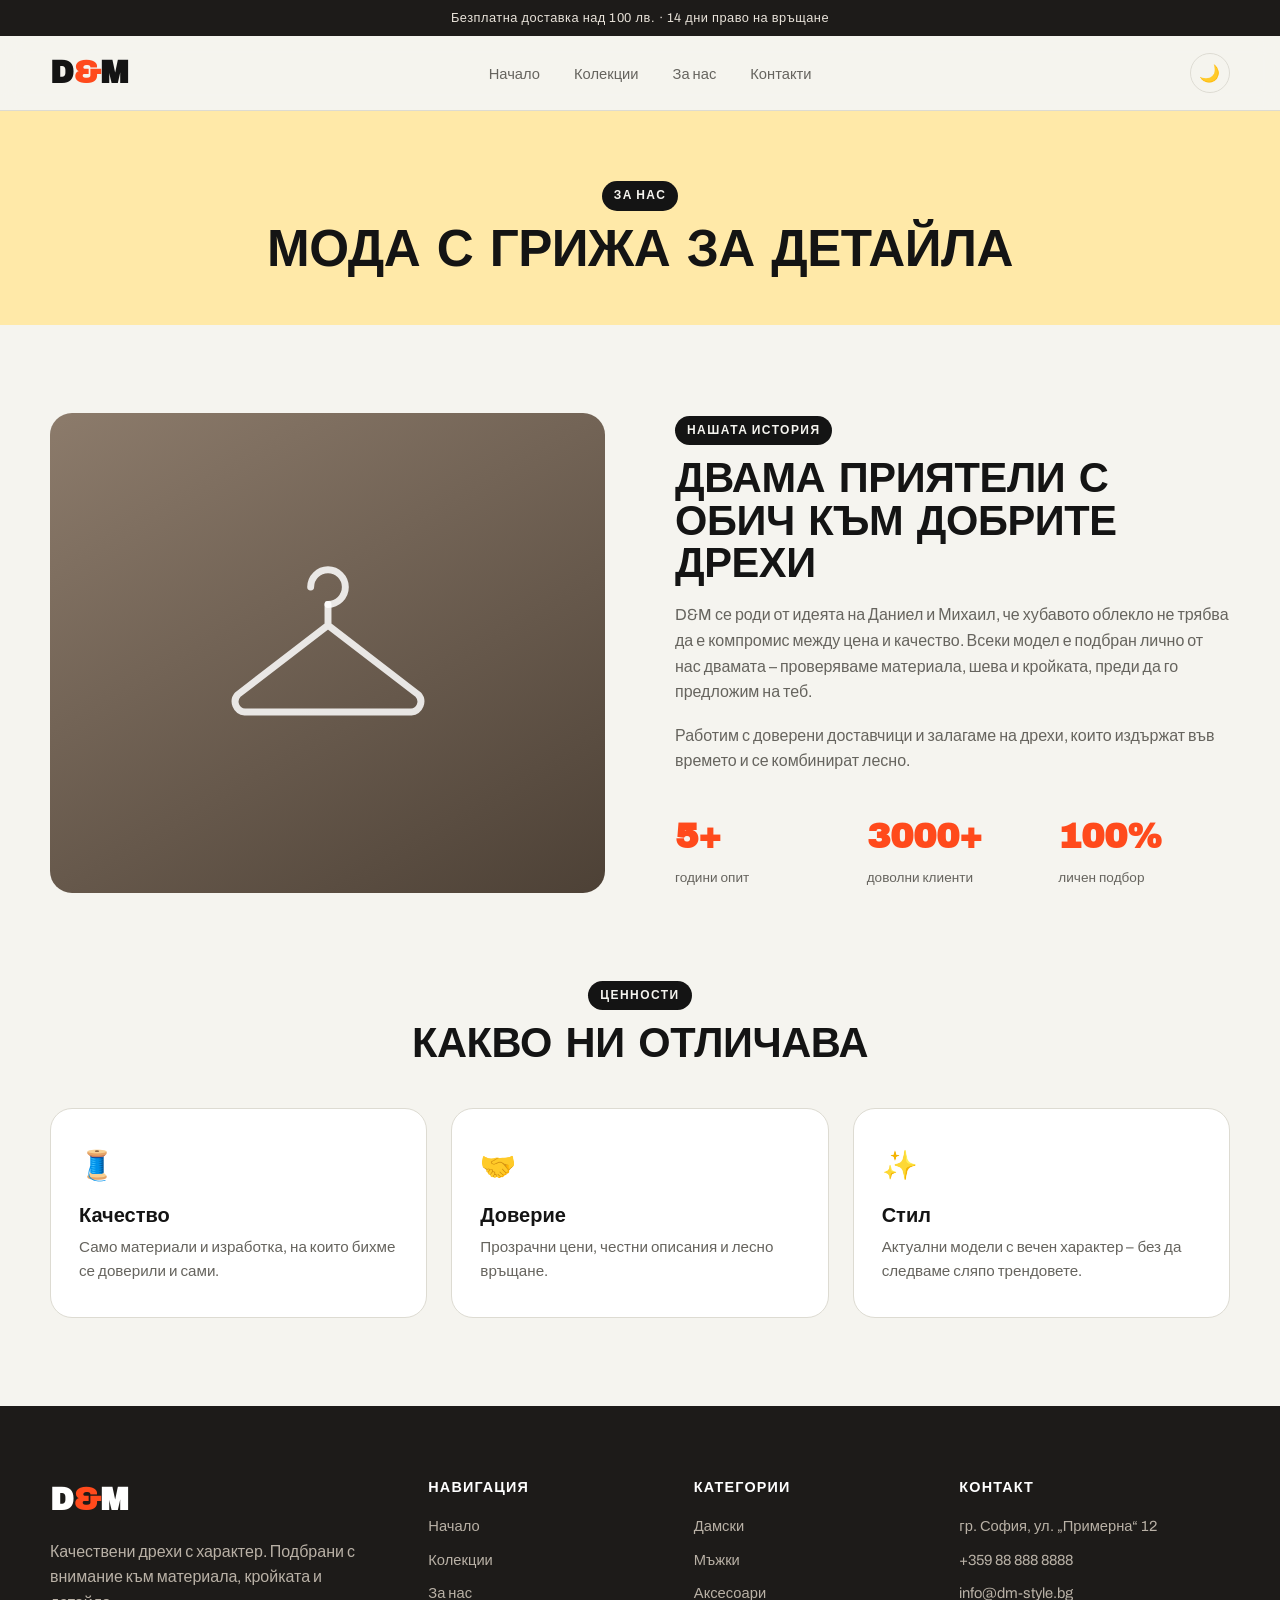
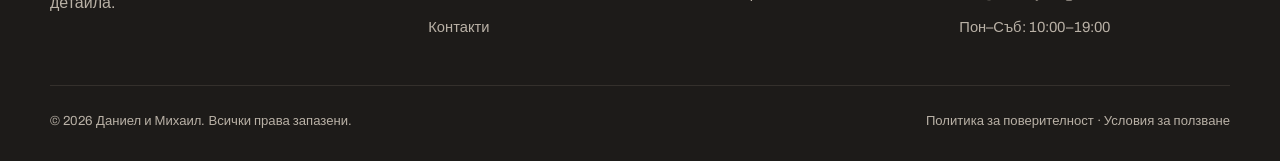
==== about.html @ fc73e501 "D&M website - street variant Co-Authored-By: Claude Sonnet 5.5 <noreply@anthropic.com>" ====
<!DOCTYPE html>
<html lang="bg">
<head>
<meta charset="UTF-8">
<meta name="viewport" content="width=device-width, initial-scale=1">
<title>За нас | D&amp;M</title>
<meta name="description" content="Запознайте се с D&amp;M – нашата история, ценности и подход към модата.">
<link rel="preconnect" href="https://fonts.googleapis.com">
<link rel="preconnect" href="https://fonts.gstatic.com" crossorigin>
<link href="https://fonts.googleapis.com/css2?family=Archivo:wght@400;500;600;700;800;900&family=Archivo+Black&display=swap" rel="stylesheet">
<script>try{var t=localStorage.getItem("theme")||(matchMedia("(prefers-color-scheme: dark)").matches?"dark":"light");document.documentElement.dataset.theme=t}catch(e){}</script>
<link rel="stylesheet" href="css/style.css">
</head>
<body>
<div class="topbar">Безплатна доставка над 100 лв. · 14 дни право на връщане</div>
<header class="site"><div class="container nav">
  <a href="index.html" class="logo">D<span>&amp;</span>M</a>
  <ul>
    <li><a href="index.html">Начало</a></li>
    <li><a href="products.html">Колекции</a></li>
    <li><a href="about.html">За нас</a></li>
    <li><a href="contact.html">Контакти</a></li>
  </ul>
  <div class="nav-right"><button class="theme-btn" id="theme-btn" aria-label="Смени тема">🌙</button><button class="menu-btn" aria-label="Меню">☰</button></div>
</div></header>

<div class="page-hero"><div class="container"><span class="eyebrow">За нас</span><h1 style="font-size:clamp(2rem,5vw,3.2rem)">Мода с грижа за детайла</h1></div></div>
<section><div class="container split">
  <div class="art"><svg viewBox="0 0 64 64" fill="none" stroke="currentColor" stroke-width="2" stroke-linecap="round" stroke-linejoin="round"><path d="M32 18a5 5 0 1 0-5-5"/><path d="M32 18v6L6 44a3 3 0 0 0 2 5h48a3 3 0 0 0 2-5L32 24"/></svg></div>
  <div><span class="eyebrow">Нашата история</span><h2>Двама приятели с обич към добрите дрехи</h2>
  <p>D&amp;M се роди от идеята на Даниел и Михаил, че хубавото облекло не трябва да е компромис между цена и качество. Всеки модел е подбран лично от нас двамата – проверяваме материала, шева и кройката, преди да го предложим на теб.</p>
  <p>Работим с доверени доставчици и залагаме на дрехи, които издържат във времето и се комбинират лесно.</p>
  <div class="stats"><div><b>5+</b><span>години опит</span></div><div><b>3000+</b><span>доволни клиенти</span></div><div><b>100%</b><span>личен подбор</span></div></div></div>
</div></section>
<section style="padding-top:0"><div class="container">
  <div class="section-head center"><span class="eyebrow">Ценности</span><h2>Какво ни отличава</h2></div>
  <div class="values">
    <div class="value"><div class="ico">🧵</div><h3>Качество</h3><p>Само материали и изработка, на които бихме се доверили и сами.</p></div>
    <div class="value"><div class="ico">🤝</div><h3>Доверие</h3><p>Прозрачни цени, честни описания и лесно връщане.</p></div>
    <div class="value"><div class="ico">✨</div><h3>Стил</h3><p>Актуални модели с вечен характер – без да следваме сляпо трендовете.</p></div>
  </div>
</div></section>

<footer class="site"><div class="container">
  <div class="foot">
    <div><a href="index.html" class="logo">D<span>&amp;</span>M</a><p>Качествени дрехи с характер. Подбрани с внимание към материала, кройката и детайла.</p></div>
    <div><h4>Навигация</h4><ul><li><a href="index.html">Начало</a></li><li><a href="products.html">Колекции</a></li><li><a href="about.html">За нас</a></li><li><a href="contact.html">Контакти</a></li></ul></div>
    <div><h4>Категории</h4><ul><li><a href="products.html?cat=Дамски">Дамски</a></li><li><a href="products.html?cat=Мъжки">Мъжки</a></li><li><a href="products.html?cat=Аксесоари">Аксесоари</a></li></ul></div>
    <div><h4>Контакт</h4><ul><li>гр. София, ул. „Примерна“ 12</li><li>+359 88 888 8888</li><li>info@dm-style.bg</li><li>Пон–Съб: 10:00–19:00</li></ul></div>
  </div>
  <div class="copy"><span>© 2026 Даниел и Михаил. Всички права запазени.</span><span>Политика за поверителност · Условия за ползване</span></div>
</div></footer>
<script src="js/icons.js"></script>
<script src="js/products.js"></script>
<script src="js/main.js"></script>
</body>
</html>
---- css/style.css ----
:root{
  --bg:#faf7f2;--surface:#fff;--ink:#1d1b19;--muted:#6f6a63;--line:#e7e1d8;
  --accent:#b5683f;--accent-dark:#8f4f2d;--dark:#1d1b19;
  --soft:#efe6d9;--header-bg:rgba(250,247,242,.92);--hero:linear-gradient(120deg,#efe6d9 0%,#e3d3bf 55%,#d6bfa3 100%);--hero-text:#4d463e;--ok-bg:#e6f2e6;--ok:#2d5a2d;
  --radius:14px;--max:1180px;
  --serif:'Playfair Display',Georgia,serif;--sans:'Inter',system-ui,sans-serif;
}
[data-theme=dark]{
  --bg:#141210;--surface:#1f1c19;--ink:#f1ebe2;--muted:#a79f93;--line:#34302b;
  --accent:#d38458;--accent-dark:#b5683f;--dark:#0b0a09;--soft:#25211d;
  --header-bg:rgba(20,18,16,.92);--hero:linear-gradient(120deg,#1d1814 0%,#2a2018 55%,#3a2a1d 100%);--hero-text:#cfc6b9;--ok-bg:#1d3320;--ok:#a9dcae;
  color-scheme:dark;
}
*{box-sizing:border-box;margin:0;padding:0}
html{scroll-behavior:smooth}
body{font-family:var(--sans);background:var(--bg);color:var(--ink);line-height:1.6;-webkit-font-smoothing:antialiased}
img{max-width:100%;display:block}
a{color:inherit;text-decoration:none}
.container{width:min(var(--max),100% - 40px);margin-inline:auto}
h1,h2,h3{font-family:var(--serif);font-weight:600;line-height:1.15}
h1{font-size:clamp(2.4rem,6vw,4.4rem)}
h2{font-size:clamp(1.8rem,3.6vw,2.6rem)}
h3{font-size:1.25rem}
.eyebrow{text-transform:uppercase;letter-spacing:.18em;font-size:.75rem;color:var(--accent);font-weight:600;margin-bottom:12px;display:block}
.lead{color:var(--muted);font-size:1.1rem;max-width:56ch}
section{padding:88px 0}
.section-head{margin-bottom:44px}
.section-head.center{text-align:center}
.section-head.center .lead{margin-inline:auto}

/* header */
.topbar{background:var(--dark);color:#e9e3da;font-size:.8rem;text-align:center;padding:8px 16px;letter-spacing:.04em}
header.site{position:sticky;top:0;z-index:50;background:var(--header-bg);backdrop-filter:blur(10px);border-bottom:1px solid var(--line)}
.nav{display:flex;align-items:center;justify-content:space-between;height:74px}
.logo{font-family:var(--serif);font-size:1.7rem;font-weight:700;letter-spacing:.06em}
.logo span{color:var(--accent)}
.nav ul{display:flex;gap:34px;list-style:none}
.nav ul a{font-size:.92rem;font-weight:500;color:var(--muted);padding:6px 0;border-bottom:2px solid transparent;transition:.2s}
.nav ul a:hover,.nav ul a.active{color:var(--ink);border-color:var(--accent)}
.menu-btn{display:none;background:none;border:0;font-size:1.6rem;cursor:pointer;color:var(--ink)}

/* theme toggle */
.theme-btn{background:none;border:1.5px solid var(--line);color:var(--ink);width:40px;height:40px;border-radius:50%;cursor:pointer;font-size:1.05rem;display:grid;place-items:center;transition:.2s;margin-left:18px}
.theme-btn:hover{border-color:var(--accent)}
.nav-right{display:flex;align-items:center}
body,header.site,.card,form,.value,details,input,textarea,select{transition:background-color .3s,color .3s,border-color .3s}

/* buttons */
.btn{display:inline-block;padding:14px 30px;border-radius:999px;font-weight:600;font-size:.92rem;border:1.5px solid var(--ink);cursor:pointer;transition:.2s;font-family:var(--sans);background:transparent;color:var(--ink)}
.btn:hover{background:var(--ink);color:var(--bg)}
.btn.primary{background:var(--accent);border-color:var(--accent);color:#fff}
.btn.primary:hover{background:var(--accent-dark);border-color:var(--accent-dark)}
.btn.light{border-color:#fff;color:#fff}
.btn.light:hover{background:#fff;color:#1d1b19}

/* hero */
.hero{padding:0;background:var(--hero);position:relative;overflow:hidden}
.hero .container{display:grid;grid-template-columns:1.1fr .9fr;align-items:center;gap:40px;min-height:620px}
.hero p{margin:22px 0 34px;color:var(--hero-text);font-size:1.15rem;max-width:46ch}
.hero .actions{display:flex;gap:14px;flex-wrap:wrap}
.hero-art{height:520px;border-radius:200px 200px var(--radius) var(--radius);background:linear-gradient(160deg,#c98b63,#8f4f2d);display:grid;place-items:center;color:rgba(255,255,255,.9);box-shadow:0 30px 60px rgba(80,45,20,.25)}
.hero-art svg{width:55%;opacity:.9}
.hero-art.has-img{background-size:cover;background-position:center}

/* features strip */
.strip{padding:0;border-bottom:1px solid var(--line);background:var(--surface)}
.strip .container{display:grid;grid-template-columns:repeat(4,1fr)}
.strip .item{padding:28px 20px;text-align:center;border-right:1px solid var(--line)}
.strip .item:last-child{border:0}
.strip strong{display:block;font-size:.95rem}
.strip small{color:var(--muted)}

/* categories */
.cats{display:grid;grid-template-columns:repeat(3,1fr);gap:24px}
.cat{position:relative;height:380px;border-radius:var(--radius);overflow:hidden;display:flex;align-items:flex-end;padding:28px;color:#fff;transition:transform .3s}
.cat:hover{transform:translateY(-6px)}
.cat::after{content:"";position:absolute;inset:0;background:linear-gradient(to top,rgba(0,0,0,.55),transparent 60%)}
.cat>*{position:relative;z-index:1}
.cat h3{font-size:1.7rem}
.cat span{font-size:.85rem;opacity:.9}
.c1{background:linear-gradient(150deg,#8c7b6b,#5b4d40)}
.c2{background:linear-gradient(150deg,#b5683f,#7a3f22)}
.c3{background:linear-gradient(150deg,#6e7f73,#3f4d44)}

/* products */
.grid{display:grid;grid-template-columns:repeat(4,1fr);gap:26px}
.card{background:var(--surface);border-radius:var(--radius);overflow:hidden;border:1px solid var(--line);transition:.25s;display:flex;flex-direction:column}
.card:hover{transform:translateY(-5px);box-shadow:0 18px 40px rgba(40,30,20,.1)}
.card .thumb{aspect-ratio:3/4;display:grid;place-items:center;position:relative;color:rgba(255,255,255,.85)}
.card .thumb svg{width:58%;filter:drop-shadow(0 8px 14px rgba(0,0,0,.2))}
.card .thumb img{position:absolute;inset:0;width:100%;height:100%;object-fit:cover}
.badge{position:absolute;top:14px;left:14px;background:#fff;color:#1d1b19;font-size:.72rem;font-weight:700;padding:4px 12px;border-radius:999px;letter-spacing:.05em;z-index:1}
.card .info{padding:18px 20px 22px;display:flex;flex-direction:column;gap:4px;flex:1}
.card .cat-name{font-size:.75rem;text-transform:uppercase;letter-spacing:.12em;color:var(--muted)}
.card h3{font-family:var(--sans);font-size:1.02rem;font-weight:600}
.price{margin-top:auto;padding-top:10px;font-weight:700}
.price s{color:var(--muted);font-weight:400;margin-left:8px;font-size:.9rem}

/* filters */
.page-hero{padding:70px 0 50px;background:var(--soft);text-align:center}
.page-hero p{color:var(--muted);margin-top:12px}
.filters{display:flex;gap:10px;flex-wrap:wrap;justify-content:center;margin-bottom:40px}
.filters button{padding:10px 22px;border-radius:999px;border:1.5px solid var(--line);background:var(--surface);cursor:pointer;font-family:var(--sans);font-weight:500;font-size:.88rem;transition:.2s}
.filters button:hover{border-color:var(--ink)}
.filters button.active{background:var(--ink);color:var(--bg);border-color:var(--ink)}
.empty{text-align:center;color:var(--muted);grid-column:1/-1;padding:40px}

/* split / about */
.split{display:grid;grid-template-columns:1fr 1fr;gap:70px;align-items:center}
.split .art{height:480px;border-radius:var(--radius);background:linear-gradient(150deg,#8c7b6b,#4d4136);display:grid;place-items:center;color:rgba(255,255,255,.85)}
.split .art svg{width:40%}
.split p{color:var(--muted);margin-top:18px}
.stats{display:grid;grid-template-columns:repeat(3,1fr);gap:20px;margin-top:34px}
.stats b{font-family:var(--serif);font-size:2.2rem;display:block;color:var(--accent)}
.stats span{font-size:.85rem;color:var(--muted)}
.values{display:grid;grid-template-columns:repeat(3,1fr);gap:24px}
.value{background:var(--surface);border:1px solid var(--line);border-radius:var(--radius);padding:34px 28px}
.value .ico{font-size:1.8rem;margin-bottom:14px}
.value p{color:var(--muted);margin-top:8px;font-size:.95rem}

/* testimonials */
.dark{background:#1d1b19;color:#f3ede4}
.dark .lead{color:#b9b1a6}
.reviews{display:grid;grid-template-columns:repeat(3,1fr);gap:24px}
.review{background:#2a2724;border-radius:var(--radius);padding:30px}
.review .stars{color:#e0a96d;letter-spacing:3px;margin-bottom:12px}
.review p{color:#d6cec3;font-size:.97rem}
.review b{display:block;margin-top:16px;font-size:.9rem}

/* cta */
.cta{background:linear-gradient(120deg,var(--accent),var(--accent-dark));color:#fff;text-align:center;border-radius:24px;padding:70px 30px}
.cta p{margin:14px auto 28px;max-width:50ch;opacity:.92}

/* contact */
.contact-grid{display:grid;grid-template-columns:1fr 1.2fr;gap:50px}
.info-list{display:grid;gap:22px;margin-top:30px}
.info-list div{display:flex;gap:16px;align-items:flex-start}
.info-list .ico{width:46px;height:46px;border-radius:50%;background:var(--soft);display:grid;place-items:center;flex:none}
.info-list small{color:var(--muted);display:block}
form{background:var(--surface);border:1px solid var(--line);border-radius:var(--radius);padding:36px;display:grid;gap:18px}
label{font-size:.85rem;font-weight:600;display:grid;gap:6px}
input,textarea,select{font:inherit;padding:13px 16px;border:1.5px solid var(--line);border-radius:10px;background:var(--bg);width:100%}
input:focus,textarea:focus,select:focus{outline:none;border-color:var(--accent)}
textarea{min-height:130px;resize:vertical}
.row2{display:grid;grid-template-columns:1fr 1fr;gap:16px}
.form-msg{display:none;padding:14px;border-radius:10px;background:var(--ok-bg);color:var(--ok);font-size:.92rem}
.map{margin-top:40px;height:300px;border-radius:var(--radius);overflow:hidden;border:1px solid var(--line)}
.map iframe{width:100%;height:100%;border:0}

/* faq */
details{background:var(--surface);border:1px solid var(--line);border-radius:12px;padding:20px 24px;margin-bottom:12px}
summary{cursor:pointer;font-weight:600;list-style:none;display:flex;justify-content:space-between}
summary::after{content:"+";font-size:1.3rem;color:var(--accent)}
details[open] summary::after{content:"–"}
details p{color:var(--muted);margin-top:12px}

/* footer */
footer.site{background:var(--dark);color:#b9b1a6;padding:70px 0 30px;margin-top:0}
.foot{display:grid;grid-template-columns:1.5fr 1fr 1fr 1.2fr;gap:40px}
footer h4{color:#fff;font-size:.9rem;margin-bottom:16px;letter-spacing:.08em;text-transform:uppercase}
footer ul{list-style:none;display:grid;gap:10px;font-size:.92rem}
footer a:hover{color:#fff}
footer .logo{color:#fff;display:block;margin-bottom:14px}
.copy{border-top:1px solid #34302c;margin-top:46px;padding-top:24px;font-size:.82rem;display:flex;justify-content:space-between;flex-wrap:wrap;gap:10px}

/* responsive */
@media(max-width:980px){
  .grid{grid-template-columns:repeat(2,1fr)}
  .hero .container,.split,.contact-grid{grid-template-columns:1fr}
  .hero .container{padding:50px 0;min-height:0}
  .hero-art{height:360px}
  .cats,.values,.reviews{grid-template-columns:1fr}
  .strip .container{grid-template-columns:1fr 1fr}
  .foot{grid-template-columns:1fr 1fr}
}
@media(max-width:720px){
  .nav-right{gap:4px}
  section{padding:60px 0}
  .menu-btn{display:block}
  .nav ul{position:absolute;top:74px;left:0;right:0;background:var(--bg);flex-direction:column;gap:0;border-bottom:1px solid var(--line);display:none}
  .nav ul.open{display:flex}
  .nav ul a{display:block;padding:16px 20px;border:0}
  .grid{gap:14px}
  .row2{grid-template-columns:1fr}
  .foot{grid-template-columns:1fr}
}

/* variant overrides */

:root{--bg:#f5f4ef;--surface:#fff;--ink:#141414;--muted:#66645e;--line:#dddbd2;--accent:#ff4a1c;--accent-dark:#d93a10;--soft:#ffe9a8;--header-bg:rgba(245,244,239,.94);
--hero:linear-gradient(120deg,#ffe9a8,#ffd45a);--hero-text:#2b2a26;--radius:22px;--serif:'Archivo Black',sans-serif;--sans:'Archivo',sans-serif}
[data-theme=dark]{--bg:#101010;--surface:#1b1b1b;--ink:#f6f4ee;--muted:#a09d94;--line:#2e2e2e;--accent:#ff5a2e;--accent-dark:#e04415;--soft:#1f1f1f;--header-bg:rgba(16,16,16,.94);--hero:linear-gradient(120deg,#1b1b1b,#2a1a12);--hero-text:#d3d0c6;--dark:#000}
h1,h2{text-transform:uppercase;letter-spacing:-.01em;line-height:1.02}
h1{font-size:clamp(2.6rem,7vw,5.2rem)}
.logo{font-size:1.9rem;letter-spacing:-.02em}
.btn{border-width:2.5px;font-weight:800;text-transform:uppercase;letter-spacing:.06em}
.btn.primary{color:#fff}
.hero-art{border-radius:var(--radius);background:var(--accent);transform:rotate(3deg)}
.eyebrow{background:var(--ink);color:var(--bg);display:inline-block;padding:5px 12px;border-radius:999px;letter-spacing:.12em}
.card{border-width:2px}
.card:hover{transform:translateY(-6px) rotate(-.6deg)}
.cta{background:var(--accent)}
.c1{background:linear-gradient(150deg,#141414,#444)}.c2{background:linear-gradient(150deg,#ff4a1c,#b52a05)}.c3{background:linear-gradient(150deg,#2f6bff,#1b3c99)}
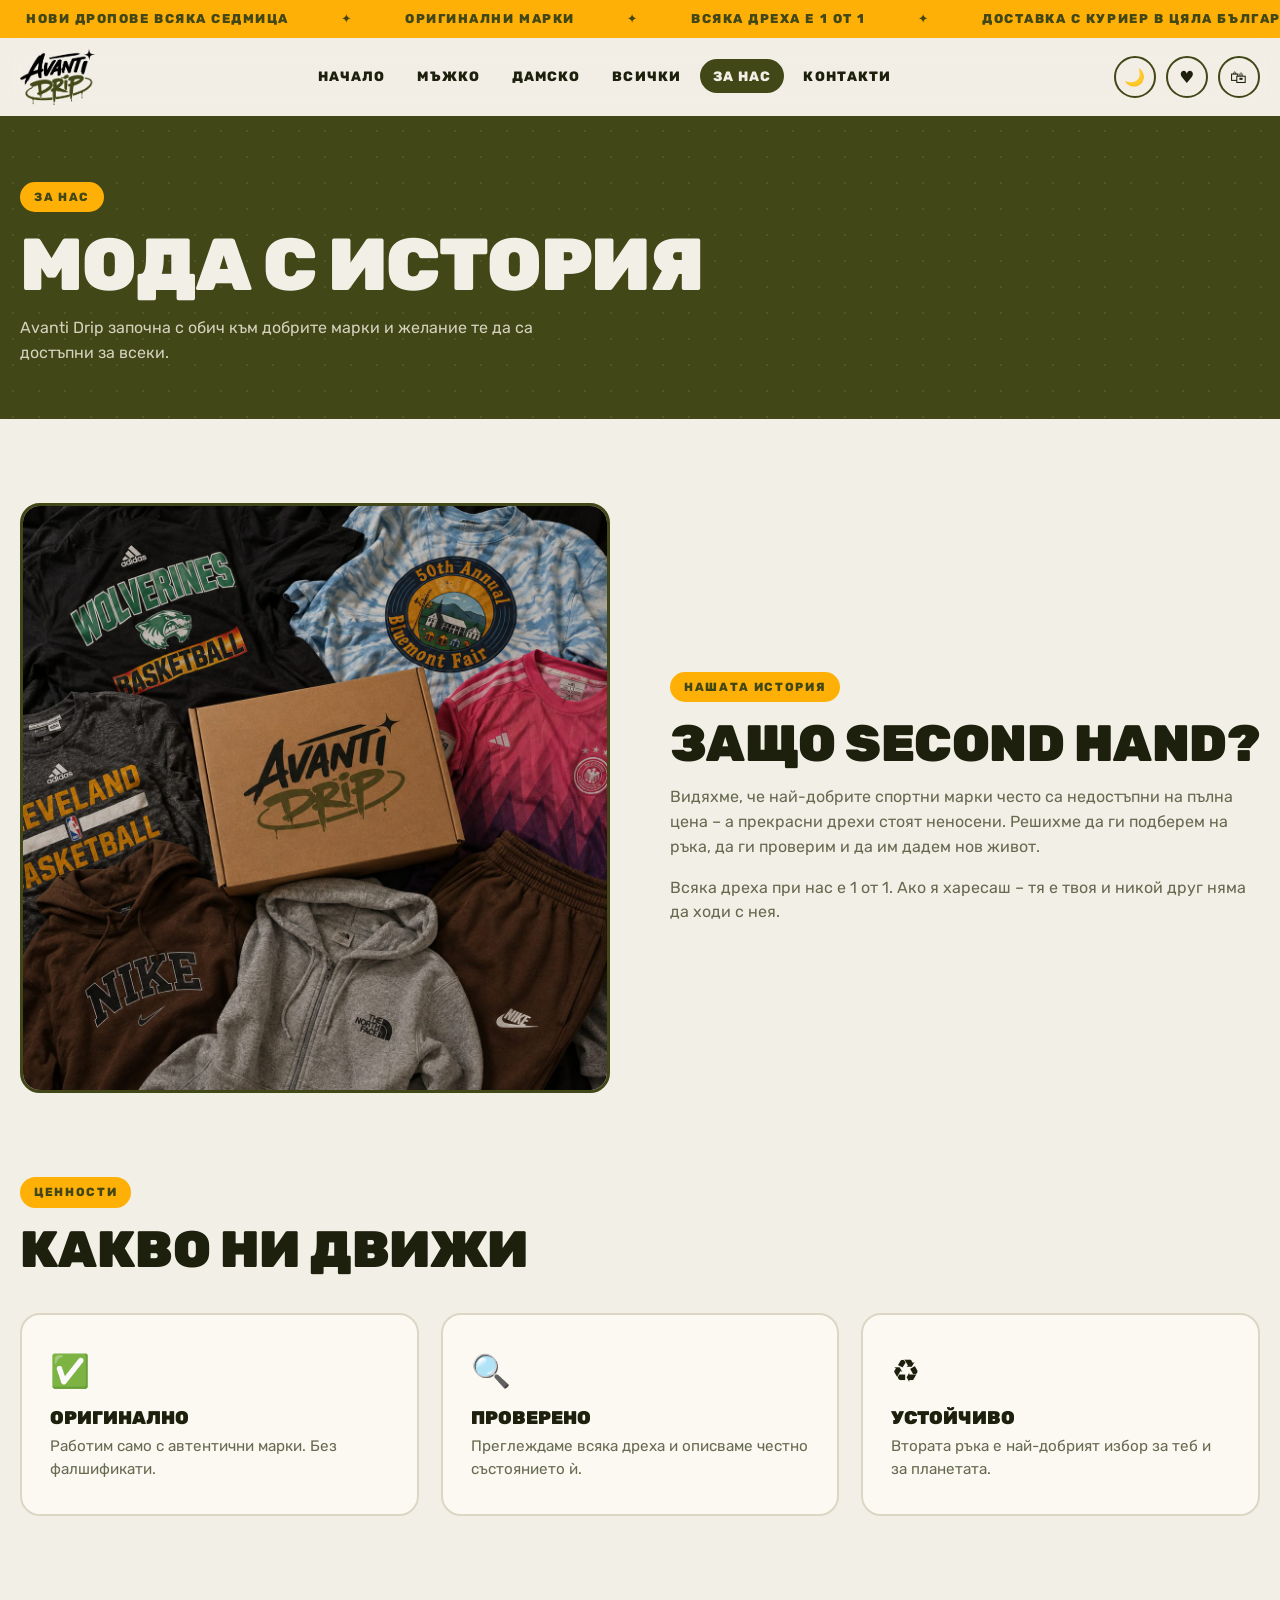
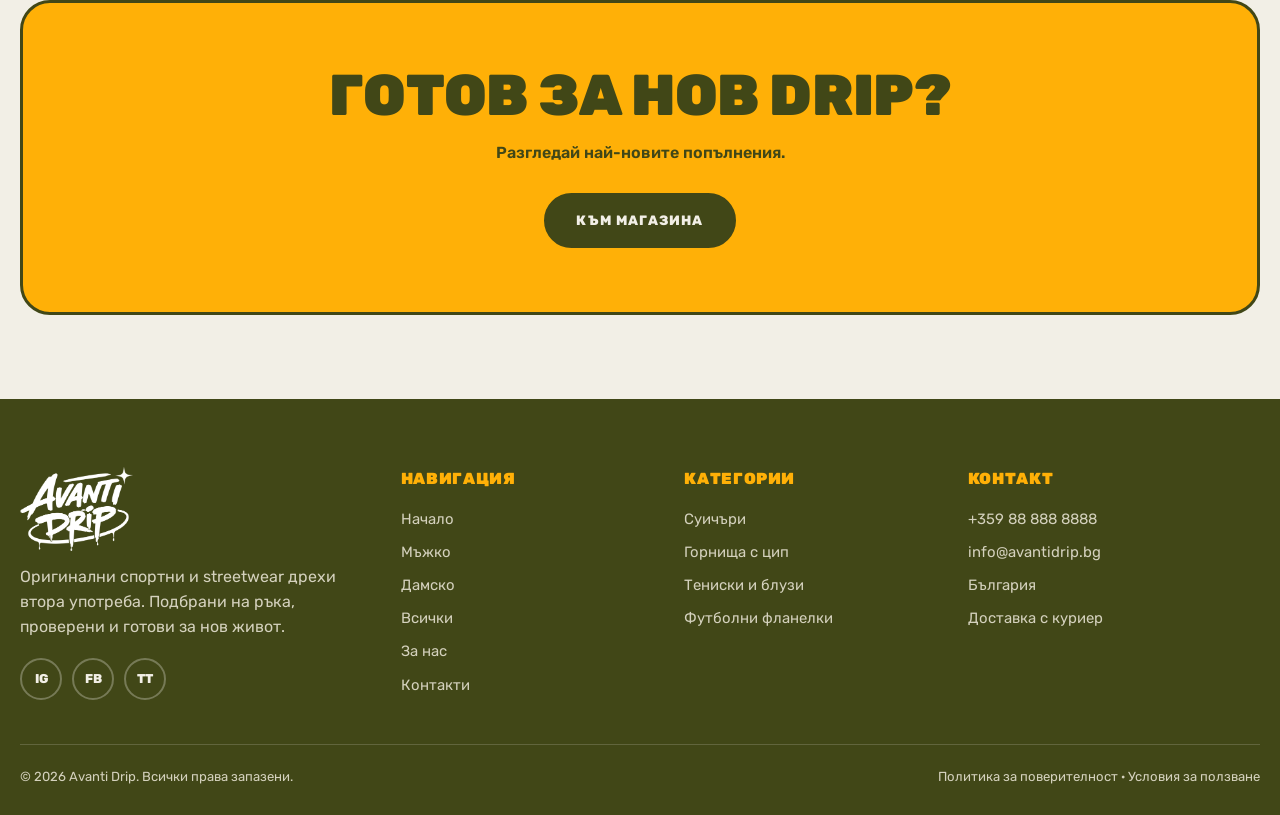
==== commit e5a78f51: "Avanti Drip: new site with brand colors, logo, photos, cart, favorites, drop countdown Co-Authored-B" ====
--- a/about.html
+++ b/about.html
@@ -3,54 +3,37 @@
 <head>
 <meta charset="UTF-8">
 <meta name="viewport" content="width=device-width, initial-scale=1">
-<title>За нас | D&amp;M</title>
-<meta name="description" content="Запознайте се с D&amp;M – нашата история, ценности и подход към модата.">
+<title>За нас | Avanti Drip</title>
+<meta name="description" content="Историята на Avanti Drip – защо избрахме second hand спортно облекло и как подбираме всяка дреха.">
+<meta property="og:image" content="img/hero.jpg">
+<link rel="icon" href="favicon.png">
 <link rel="preconnect" href="https://fonts.googleapis.com">
 <link rel="preconnect" href="https://fonts.gstatic.com" crossorigin>
-<link href="https://fonts.googleapis.com/css2?family=Archivo:wght@400;500;600;700;800;900&family=Archivo+Black&display=swap" rel="stylesheet">
+<link href="https://fonts.googleapis.com/css2?family=Rubik:wght@400;500;600;700;800;900&display=swap" rel="stylesheet">
 <script>try{var t=localStorage.getItem("theme")||(matchMedia("(prefers-color-scheme: dark)").matches?"dark":"light");document.documentElement.dataset.theme=t}catch(e){}</script>
 <link rel="stylesheet" href="css/style.css">
 </head>
 <body>
-<div class="topbar">Безплатна доставка над 100 лв. · 14 дни право на връщане</div>
-<header class="site"><div class="container nav">
-  <a href="index.html" class="logo">D<span>&amp;</span>M</a>
-  <ul>
-    <li><a href="index.html">Начало</a></li>
-    <li><a href="products.html">Колекции</a></li>
-    <li><a href="about.html">За нас</a></li>
-    <li><a href="contact.html">Контакти</a></li>
-  </ul>
-  <div class="nav-right"><button class="theme-btn" id="theme-btn" aria-label="Смени тема">🌙</button><button class="menu-btn" aria-label="Меню">☰</button></div>
-</div></header>
+<div id="site-header"></div>
 
-<div class="page-hero"><div class="container"><span class="eyebrow">За нас</span><h1 style="font-size:clamp(2rem,5vw,3.2rem)">Мода с грижа за детайла</h1></div></div>
+<div class="page-head"><div class="container"><span class="tag">За нас</span><h1>Мода с история</h1><p>Avanti Drip започна с обич към добрите марки и желание те да са достъпни за всеки.</p></div></div>
 <section><div class="container split">
-  <div class="art"><svg viewBox="0 0 64 64" fill="none" stroke="currentColor" stroke-width="2" stroke-linecap="round" stroke-linejoin="round"><path d="M32 18a5 5 0 1 0-5-5"/><path d="M32 18v6L6 44a3 3 0 0 0 2 5h48a3 3 0 0 0 2-5L32 24"/></svg></div>
-  <div><span class="eyebrow">Нашата история</span><h2>Двама приятели с обич към добрите дрехи</h2>
-  <p>D&amp;M се роди от идеята на Даниел и Михаил, че хубавото облекло не трябва да е компромис между цена и качество. Всеки модел е подбран лично от нас двамата – проверяваме материала, шева и кройката, преди да го предложим на теб.</p>
-  <p>Работим с доверени доставчици и залагаме на дрехи, които издържат във времето и се комбинират лесно.</p>
-  <div class="stats"><div><b>5+</b><span>години опит</span></div><div><b>3000+</b><span>доволни клиенти</span></div><div><b>100%</b><span>личен подбор</span></div></div></div>
+  <img src="img/hero.jpg" alt="Avanti Drip дрехи">
+  <div><span class="tag">Нашата история</span><h2>Защо second hand?</h2>
+  <p>Видяхме, че най-добрите спортни марки често са недостъпни на пълна цена – а прекрасни дрехи стоят неносени. Решихме да ги подберем на ръка, да ги проверим и да им дадем нов живот.</p>
+  <p>Всяка дреха при нас е 1 от 1. Ако я харесаш – тя е твоя и никой друг няма да ходи с нея.</p></div>
 </div></section>
 <section style="padding-top:0"><div class="container">
-  <div class="section-head center"><span class="eyebrow">Ценности</span><h2>Какво ни отличава</h2></div>
+  <div class="head"><div><span class="tag">Ценности</span><h2>Какво ни движи</h2></div></div>
   <div class="values">
-    <div class="value"><div class="ico">🧵</div><h3>Качество</h3><p>Само материали и изработка, на които бихме се доверили и сами.</p></div>
-    <div class="value"><div class="ico">🤝</div><h3>Доверие</h3><p>Прозрачни цени, честни описания и лесно връщане.</p></div>
-    <div class="value"><div class="ico">✨</div><h3>Стил</h3><p>Актуални модели с вечен характер – без да следваме сляпо трендовете.</p></div>
+    <div class="value"><div class="ico">✅</div><h3>Оригинално</h3><p>Работим само с автентични марки. Без фалшификати.</p></div>
+    <div class="value"><div class="ico">🔍</div><h3>Проверено</h3><p>Преглеждаме всяка дреха и описваме честно състоянието ѝ.</p></div>
+    <div class="value"><div class="ico">♻️</div><h3>Устойчиво</h3><p>Втората ръка е най-добрият избор за теб и за планетата.</p></div>
   </div>
 </div></section>
+<section style="padding-top:0"><div class="container"><div class="cta"><h2>Готов за нов drip?</h2><p>Разгледай най-новите попълнения.</p><a href="shop.html" class="btn gr">Към магазина</a></div></div></section>
 
-<footer class="site"><div class="container">
-  <div class="foot">
-    <div><a href="index.html" class="logo">D<span>&amp;</span>M</a><p>Качествени дрехи с характер. Подбрани с внимание към материала, кройката и детайла.</p></div>
-    <div><h4>Навигация</h4><ul><li><a href="index.html">Начало</a></li><li><a href="products.html">Колекции</a></li><li><a href="about.html">За нас</a></li><li><a href="contact.html">Контакти</a></li></ul></div>
-    <div><h4>Категории</h4><ul><li><a href="products.html?cat=Дамски">Дамски</a></li><li><a href="products.html?cat=Мъжки">Мъжки</a></li><li><a href="products.html?cat=Аксесоари">Аксесоари</a></li></ul></div>
-    <div><h4>Контакт</h4><ul><li>гр. София, ул. „Примерна“ 12</li><li>+359 88 888 8888</li><li>info@dm-style.bg</li><li>Пон–Съб: 10:00–19:00</li></ul></div>
-  </div>
-  <div class="copy"><span>© 2026 Даниел и Михаил. Всички права запазени.</span><span>Политика за поверителност · Условия за ползване</span></div>
-</div></footer>
-<script src="js/icons.js"></script>
+<div id="site-footer"></div>
 <script src="js/products.js"></script>
 <script src="js/main.js"></script>
 </body>
--- a/css/style.css
+++ b/css/style.css
@@ -1,203 +1,354 @@
 :root{
-  --bg:#faf7f2;--surface:#fff;--ink:#1d1b19;--muted:#6f6a63;--line:#e7e1d8;
-  --accent:#b5683f;--accent-dark:#8f4f2d;--dark:#1d1b19;
-  --soft:#efe6d9;--header-bg:rgba(250,247,242,.92);--hero:linear-gradient(120deg,#efe6d9 0%,#e3d3bf 55%,#d6bfa3 100%);--hero-text:#4d463e;--ok-bg:#e6f2e6;--ok:#2d5a2d;
-  --radius:14px;--max:1180px;
-  --serif:'Playfair Display',Georgia,serif;--sans:'Inter',system-ui,sans-serif;
+  --green:#414717;--orange:#ffb007;--cream:#f2efe6;
+  --bg:#f2efe6;--surface:#fbf9f2;--ink:#1d200c;--muted:#666a50;--line:#dcd7c4;--header:rgba(242,239,230,.94);
+  --r:20px;--max:1240px;--display:'Rubik',sans-serif;--sans:'Rubik',system-ui,sans-serif;
 }
-[data-theme=dark]{
-  --bg:#141210;--surface:#1f1c19;--ink:#f1ebe2;--muted:#a79f93;--line:#34302b;
-  --accent:#d38458;--accent-dark:#b5683f;--dark:#0b0a09;--soft:#25211d;
-  --header-bg:rgba(20,18,16,.92);--hero:linear-gradient(120deg,#1d1814 0%,#2a2018 55%,#3a2a1d 100%);--hero-text:#cfc6b9;--ok-bg:#1d3320;--ok:#a9dcae;
-  color-scheme:dark;
-}
+[data-theme=dark]{--bg:#12140a;--surface:#1b1e0f;--ink:#f2efe6;--muted:#a3a58c;--line:#33381c;--header:rgba(18,20,10,.94);color-scheme:dark}
 *{box-sizing:border-box;margin:0;padding:0}
 html{scroll-behavior:smooth}
-body{font-family:var(--sans);background:var(--bg);color:var(--ink);line-height:1.6;-webkit-font-smoothing:antialiased}
+body{font-family:var(--sans);background:var(--bg);color:var(--ink);line-height:1.55;-webkit-font-smoothing:antialiased;transition:background-color .3s,color .3s}
 img{max-width:100%;display:block}
 a{color:inherit;text-decoration:none}
+button{font-family:inherit}
 .container{width:min(var(--max),100% - 40px);margin-inline:auto}
-h1,h2,h3{font-family:var(--serif);font-weight:600;line-height:1.15}
-h1{font-size:clamp(2.4rem,6vw,4.4rem)}
-h2{font-size:clamp(1.8rem,3.6vw,2.6rem)}
-h3{font-size:1.25rem}
-.eyebrow{text-transform:uppercase;letter-spacing:.18em;font-size:.75rem;color:var(--accent);font-weight:600;margin-bottom:12px;display:block}
-.lead{color:var(--muted);font-size:1.1rem;max-width:56ch}
-section{padding:88px 0}
-.section-head{margin-bottom:44px}
-.section-head.center{text-align:center}
-.section-head.center .lead{margin-inline:auto}
+h1,h2,h3{font-family:var(--display);font-weight:900;font-weight:900;text-transform:uppercase;line-height:1}
+h2{font-size:clamp(1.9rem,4.4vw,3.2rem);letter-spacing:-.01em}
+h3{font-size:1.15rem}
+section{padding:84px 0}
+.tag{display:inline-block;background:var(--orange);color:var(--green);font-weight:800;font-size:.74rem;letter-spacing:.14em;text-transform:uppercase;padding:6px 14px;border-radius:999px;margin-bottom:16px}
+.lead{color:var(--muted);font-size:1.08rem;max-width:58ch;margin-top:14px}
+.head{display:flex;justify-content:space-between;align-items:flex-end;gap:20px;flex-wrap:wrap;margin-bottom:38px}
+.head a.more{font-weight:800;text-transform:uppercase;font-size:.85rem;letter-spacing:.08em;border-bottom:3px solid var(--orange);padding-bottom:3px}
+
+/* marquee */
+.marquee{background:var(--orange);color:var(--green);overflow:hidden;white-space:nowrap;font-weight:800;text-transform:uppercase;font-size:.8rem;letter-spacing:.12em;padding:9px 0}
+.marquee .track{display:inline-flex;animation:slide 32s linear infinite}
+.marquee span{padding:0 26px}
+.marquee span::after{content:"✦";margin-left:52px}
+@keyframes slide{to{transform:translateX(-50%)}}
+@media(prefers-reduced-motion:reduce){.marquee .track{animation:none}}
 
 /* header */
-.topbar{background:var(--dark);color:#e9e3da;font-size:.8rem;text-align:center;padding:8px 16px;letter-spacing:.04em}
-header.site{position:sticky;top:0;z-index:50;background:var(--header-bg);backdrop-filter:blur(10px);border-bottom:1px solid var(--line)}
-.nav{display:flex;align-items:center;justify-content:space-between;height:74px}
-.logo{font-family:var(--serif);font-size:1.7rem;font-weight:700;letter-spacing:.06em}
-.logo span{color:var(--accent)}
-.nav ul{display:flex;gap:34px;list-style:none}
-.nav ul a{font-size:.92rem;font-weight:500;color:var(--muted);padding:6px 0;border-bottom:2px solid transparent;transition:.2s}
-.nav ul a:hover,.nav ul a.active{color:var(--ink);border-color:var(--accent)}
-.menu-btn{display:none;background:none;border:0;font-size:1.6rem;cursor:pointer;color:var(--ink)}
-
-/* theme toggle */
-.theme-btn{background:none;border:1.5px solid var(--line);color:var(--ink);width:40px;height:40px;border-radius:50%;cursor:pointer;font-size:1.05rem;display:grid;place-items:center;transition:.2s;margin-left:18px}
-.theme-btn:hover{border-color:var(--accent)}
-.nav-right{display:flex;align-items:center}
-body,header.site,.card,form,.value,details,input,textarea,select{transition:background-color .3s,color .3s,border-color .3s}
+header.site{position:sticky;top:0;z-index:60;background:var(--header);backdrop-filter:blur(12px);border-bottom:2px solid var(--green)}
+.nav{display:flex;align-items:center;justify-content:space-between;height:78px;gap:20px}
+.logo img{height:56px;width:auto}
+.lg-l{display:none}
+[data-theme=dark] .lg-l{display:block}
+[data-theme=dark] .lg-d{display:none}
+.nav ul{display:flex;gap:6px;list-style:none}
+.nav ul a{font-weight:800;font-size:.85rem;text-transform:uppercase;letter-spacing:.08em;padding:9px 16px;border-radius:999px;transition:.2s}
+.nav ul a:hover{background:var(--line)}
+.nav ul a.active{background:var(--green);color:var(--cream)}
+.nav-right{display:flex;align-items:center;gap:10px}
+.icon-btn{width:42px;height:42px;border-radius:50%;border:2px solid var(--green);background:none;color:var(--ink);cursor:pointer;font-size:1.05rem;display:grid;place-items:center;transition:.2s}
+[data-theme=dark] .icon-btn{border-color:var(--line)}
+.icon-btn:hover{background:var(--orange);border-color:var(--orange);color:var(--green)}
+.menu-btn{display:none}
 
 /* buttons */
-.btn{display:inline-block;padding:14px 30px;border-radius:999px;font-weight:600;font-size:.92rem;border:1.5px solid var(--ink);cursor:pointer;transition:.2s;font-family:var(--sans);background:transparent;color:var(--ink)}
-.btn:hover{background:var(--ink);color:var(--bg)}
-.btn.primary{background:var(--accent);border-color:var(--accent);color:#fff}
-.btn.primary:hover{background:var(--accent-dark);border-color:var(--accent-dark)}
-.btn.light{border-color:#fff;color:#fff}
-.btn.light:hover{background:#fff;color:#1d1b19}
+.btn{display:inline-block;padding:15px 30px;border-radius:999px;font-weight:800;font-size:.85rem;text-transform:uppercase;letter-spacing:.08em;border:2.5px solid transparent;cursor:pointer;transition:.2s;text-align:center}
+.btn.or{background:var(--orange);color:var(--green);border-color:var(--orange)}
+.btn.or:hover{background:var(--cream);border-color:var(--cream)}
+.btn.gr{background:var(--green);color:var(--cream);border-color:var(--green)}
+.btn.gr:hover{background:var(--orange);color:var(--green);border-color:var(--orange)}
+.btn.ghost{border-color:currentColor;color:inherit}
+.btn.ghost:hover{background:var(--cream);color:var(--green);border-color:var(--cream)}
+.btn.sm{padding:11px 22px;font-size:.78rem}
 
 /* hero */
-.hero{padding:0;background:var(--hero);position:relative;overflow:hidden}
-.hero .container{display:grid;grid-template-columns:1.1fr .9fr;align-items:center;gap:40px;min-height:620px}
-.hero p{margin:22px 0 34px;color:var(--hero-text);font-size:1.15rem;max-width:46ch}
+.hero{background:var(--green);color:var(--cream);padding:0;position:relative;overflow:hidden}
+.hero::before{content:"";position:absolute;inset:0;background-image:radial-gradient(rgba(242,239,230,.09) 1.5px,transparent 1.5px);background-size:26px 26px}
+.hero .container{position:relative;display:grid;grid-template-columns:1.1fr .9fr;gap:50px;align-items:center;padding:70px 0 80px}
+.hero h1{font-size:clamp(2.7rem,7.4vw,6rem);letter-spacing:-.02em;line-height:.93}
+.hero h1 em{font-style:normal;color:var(--orange)}
+.hero p{margin:26px 0 34px;font-size:1.15rem;max-width:46ch;color:#d9d6c3}
 .hero .actions{display:flex;gap:14px;flex-wrap:wrap}
-.hero-art{height:520px;border-radius:200px 200px var(--radius) var(--radius);background:linear-gradient(160deg,#c98b63,#8f4f2d);display:grid;place-items:center;color:rgba(255,255,255,.9);box-shadow:0 30px 60px rgba(80,45,20,.25)}
-.hero-art svg{width:55%;opacity:.9}
-.hero-art.has-img{background-size:cover;background-position:center}
-
-/* features strip */
-.strip{padding:0;border-bottom:1px solid var(--line);background:var(--surface)}
-.strip .container{display:grid;grid-template-columns:repeat(4,1fr)}
-.strip .item{padding:28px 20px;text-align:center;border-right:1px solid var(--line)}
-.strip .item:last-child{border:0}
-.strip strong{display:block;font-size:.95rem}
-.strip small{color:var(--muted)}
-
-/* categories */
-.cats{display:grid;grid-template-columns:repeat(3,1fr);gap:24px}
-.cat{position:relative;height:380px;border-radius:var(--radius);overflow:hidden;display:flex;align-items:flex-end;padding:28px;color:#fff;transition:transform .3s}
-.cat:hover{transform:translateY(-6px)}
-.cat::after{content:"";position:absolute;inset:0;background:linear-gradient(to top,rgba(0,0,0,.55),transparent 60%)}
-.cat>*{position:relative;z-index:1}
-.cat h3{font-size:1.7rem}
-.cat span{font-size:.85rem;opacity:.9}
-.c1{background:linear-gradient(150deg,#8c7b6b,#5b4d40)}
-.c2{background:linear-gradient(150deg,#b5683f,#7a3f22)}
-.c3{background:linear-gradient(150deg,#6e7f73,#3f4d44)}
-
-/* products */
-.grid{display:grid;grid-template-columns:repeat(4,1fr);gap:26px}
-.card{background:var(--surface);border-radius:var(--radius);overflow:hidden;border:1px solid var(--line);transition:.25s;display:flex;flex-direction:column}
-.card:hover{transform:translateY(-5px);box-shadow:0 18px 40px rgba(40,30,20,.1)}
-.card .thumb{aspect-ratio:3/4;display:grid;place-items:center;position:relative;color:rgba(255,255,255,.85)}
-.card .thumb svg{width:58%;filter:drop-shadow(0 8px 14px rgba(0,0,0,.2))}
-.card .thumb img{position:absolute;inset:0;width:100%;height:100%;object-fit:cover}
-.badge{position:absolute;top:14px;left:14px;background:#fff;color:#1d1b19;font-size:.72rem;font-weight:700;padding:4px 12px;border-radius:999px;letter-spacing:.05em;z-index:1}
-.card .info{padding:18px 20px 22px;display:flex;flex-direction:column;gap:4px;flex:1}
-.card .cat-name{font-size:.75rem;text-transform:uppercase;letter-spacing:.12em;color:var(--muted)}
-.card h3{font-family:var(--sans);font-size:1.02rem;font-weight:600}
-.price{margin-top:auto;padding-top:10px;font-weight:700}
-.price s{color:var(--muted);font-weight:400;margin-left:8px;font-size:.9rem}
-
-/* filters */
-.page-hero{padding:70px 0 50px;background:var(--soft);text-align:center}
-.page-hero p{color:var(--muted);margin-top:12px}
-.filters{display:flex;gap:10px;flex-wrap:wrap;justify-content:center;margin-bottom:40px}
-.filters button{padding:10px 22px;border-radius:999px;border:1.5px solid var(--line);background:var(--surface);cursor:pointer;font-family:var(--sans);font-weight:500;font-size:.88rem;transition:.2s}
-.filters button:hover{border-color:var(--ink)}
-.filters button.active{background:var(--ink);color:var(--bg);border-color:var(--ink)}
-.empty{text-align:center;color:var(--muted);grid-column:1/-1;padding:40px}
-
-/* split / about */
-.split{display:grid;grid-template-columns:1fr 1fr;gap:70px;align-items:center}
-.split .art{height:480px;border-radius:var(--radius);background:linear-gradient(150deg,#8c7b6b,#4d4136);display:grid;place-items:center;color:rgba(255,255,255,.85)}
-.split .art svg{width:40%}
-.split p{color:var(--muted);margin-top:18px}
-.stats{display:grid;grid-template-columns:repeat(3,1fr);gap:20px;margin-top:34px}
-.stats b{font-family:var(--serif);font-size:2.2rem;display:block;color:var(--accent)}
-.stats span{font-size:.85rem;color:var(--muted)}
-.values{display:grid;grid-template-columns:repeat(3,1fr);gap:24px}
-.value{background:var(--surface);border:1px solid var(--line);border-radius:var(--radius);padding:34px 28px}
-.value .ico{font-size:1.8rem;margin-bottom:14px}
+.hero .facts{display:flex;gap:34px;margin-top:46px;flex-wrap:wrap}
+.hero .facts b{font-family:var(--display);font-weight:900;font-size:2rem;color:var(--orange);display:block;line-height:1}
+.hero .facts span{font-size:.8rem;text-transform:uppercase;letter-spacing:.1em;color:#c9c6b0}
+.hero-visual{position:relative}
+.hero-visual img{border-radius:28px;border:5px solid var(--orange);transform:rotate(2.5deg);box-shadow:16px 16px 0 rgba(0,0,0,.28);aspect-ratio:1;object-fit:cover;width:100%}
+.sticker{position:absolute;left:-26px;bottom:34px;width:128px;height:128px;border-radius:50%;background:var(--orange);color:var(--green);display:grid;place-items:center;text-align:center;font-family:var(--display);font-weight:900;font-size:.95rem;line-height:1.05;transform:rotate(-14deg);border:4px solid var(--green);text-transform:uppercase}
+.sticker small{display:block;font-family:var(--sans);font-weight:800;font-size:.62rem;letter-spacing:.1em}
+
+/* brand strip */
+.brands{background:var(--cream);color:var(--green);padding:0;overflow:hidden;white-space:nowrap;border-block:2px solid var(--green)}
+[data-theme=dark] .brands{background:var(--bg);color:var(--orange);border-color:var(--line)}
+.brands .track{display:inline-flex;animation:slide 40s linear infinite;padding:22px 0}
+.brands span{font-family:var(--display);font-weight:900;font-size:2rem;text-transform:uppercase;padding:0 34px;letter-spacing:.02em}
+.brands span:nth-child(even){-webkit-text-stroke:1.5px currentColor;color:transparent}
+
+/* tiles */
+.tiles{display:grid;grid-template-columns:repeat(4,1fr);gap:20px}
+.tile{position:relative;aspect-ratio:3/4;border-radius:var(--r);overflow:hidden;display:flex;align-items:flex-end;padding:22px;color:#fff;border:2px solid var(--green);transition:.3s}
+.tile img{position:absolute;inset:0;width:100%;height:100%;object-fit:cover;object-position:50% 25%;transition:transform .5s}
+.tile::after{content:"";position:absolute;inset:0;background:linear-gradient(to top,rgba(20,24,6,.85),transparent 55%)}
+.tile:hover img{transform:scale(1.07)}
+.tile:hover{border-color:var(--orange)}
+.tile div{position:relative;z-index:1}
+.tile h3{font-size:1.45rem}
+.tile span{font-size:.78rem;font-weight:800;color:var(--orange);text-transform:uppercase;letter-spacing:.1em}
+
+/* product grid */
+.grid{display:grid;grid-template-columns:repeat(4,1fr);gap:24px}
+.card{cursor:pointer;display:flex;flex-direction:column;transition:.25s}
+.card:hover{transform:translateY(-6px)}
+.card .ph{position:relative;aspect-ratio:4/5;border-radius:var(--r);overflow:hidden;background:var(--surface);border:2px solid var(--line)}
+.card:hover .ph{border-color:var(--green)}
+[data-theme=dark] .card:hover .ph{border-color:var(--orange)}
+.card .ph img{width:100%;height:100%;object-fit:cover;object-position:50% 20%;transition:opacity .35s,transform .5s}
+.card .ph img.alt{position:absolute;inset:0;opacity:0}
+.card:hover .ph img.alt{opacity:1}
+.card:hover .ph img{transform:scale(1.04)}
+.badge{position:absolute;top:12px;left:12px;z-index:2;background:var(--orange);color:var(--green);font-weight:800;font-size:.7rem;letter-spacing:.1em;padding:5px 12px;border-radius:999px;text-transform:uppercase}
+.badge.sold{background:var(--ink);color:var(--bg)}
+.card.is-sold .ph img{filter:grayscale(1) brightness(.85)}
+.card .meta{padding:14px 4px 0}
+.card .brand{font-size:.72rem;font-weight:800;letter-spacing:.14em;text-transform:uppercase;color:var(--muted)}
+.card h3{font-family:var(--sans);font-weight:700;text-transform:none;font-size:1.02rem;line-height:1.25;margin:3px 0 10px}
+.card .row{display:flex;justify-content:space-between;align-items:center}
+.chip{border:2px solid var(--ink);border-radius:8px;padding:1px 9px;font-weight:800;font-size:.78rem}
+.price{font-family:var(--display);font-weight:900;font-size:1.3rem}
+.price s{font-family:var(--sans);font-size:.85rem;color:var(--muted);margin-left:6px;font-weight:600}
+.empty{grid-column:1/-1;text-align:center;padding:50px;color:var(--muted)}
+
+/* collections */
+.cols{display:grid;grid-template-columns:1.3fr 1fr;grid-template-rows:1fr 1fr;gap:20px;height:640px}
+.col{position:relative;border-radius:var(--r);overflow:hidden;color:#fff;display:flex;align-items:flex-end;padding:30px;border:2px solid var(--green)}
+.col:first-child{grid-row:span 2}
+.col img{position:absolute;inset:0;width:100%;height:100%;object-fit:cover;object-position:50% 25%;transition:transform .5s}
+.col:hover img{transform:scale(1.05)}
+.col::after{content:"";position:absolute;inset:0;background:linear-gradient(to top,rgba(20,24,6,.88),transparent 60%)}
+.col div{position:relative;z-index:1}
+.col h3{font-size:clamp(1.5rem,3vw,2.4rem);margin-bottom:8px}
+.col p{color:#e4e1cf;max-width:36ch;font-size:.95rem}
+
+/* steps */
+.steps{display:grid;grid-template-columns:repeat(3,1fr);gap:22px}
+.step{background:var(--surface);border:2px solid var(--line);border-radius:var(--r);padding:34px 28px;position:relative}
+.step b{font-family:var(--display);font-weight:900;font-size:3.6rem;color:var(--orange);line-height:1;display:block;-webkit-text-stroke:2px var(--green)}
+[data-theme=dark] .step b{-webkit-text-stroke:0}
+.step h3{margin:14px 0 8px}
+.step p{color:var(--muted);font-size:.95rem}
+
+/* eco banner */
+.eco{background:var(--green);color:var(--cream);position:relative;overflow:hidden}
+.eco .container{display:grid;grid-template-columns:1.2fr 1fr;gap:50px;align-items:center}
+.eco p{color:#d4d1bd;margin-top:18px;max-width:52ch}
+.eco .nums{display:grid;grid-template-columns:1fr 1fr;gap:18px}
+.eco .num{background:rgba(242,239,230,.08);border:2px solid rgba(242,239,230,.18);border-radius:var(--r);padding:26px}
+.eco .num b{font-family:var(--display);font-weight:900;font-size:2.6rem;color:var(--orange);display:block;line-height:1}
+.eco .num span{font-size:.85rem;color:#cfccb8}
+
+/* gallery */
+.gal{display:grid;grid-template-columns:repeat(6,1fr);gap:14px}
+.gal a{aspect-ratio:1;border-radius:16px;overflow:hidden;border:2px solid var(--line);display:block}
+.gal img{width:100%;height:100%;object-fit:cover;transition:transform .4s}
+.gal a:hover img{transform:scale(1.1)}
+
+/* cta */
+.cta{background:var(--orange);color:var(--green);border-radius:30px;padding:64px 40px;text-align:center;border:3px solid var(--green)}
+.cta h2{font-size:clamp(2rem,5vw,3.6rem)}
+.cta p{margin:16px auto 28px;max-width:46ch;font-weight:600}
+
+/* page header + shop */
+.page-head{background:var(--green);color:var(--cream);padding:64px 0 54px;position:relative;overflow:hidden}
+.page-head::before{content:"";position:absolute;inset:0;background-image:radial-gradient(rgba(242,239,230,.09) 1.5px,transparent 1.5px);background-size:26px 26px}
+.page-head .container{position:relative}
+.page-head h1{font-size:clamp(2.4rem,6vw,4.6rem);letter-spacing:-.02em}
+.page-head p{color:#d4d1bd;margin-top:14px;max-width:56ch}
+.toolbar{display:grid;gap:16px;margin-bottom:34px}
+.pills{display:flex;gap:10px;flex-wrap:wrap}
+.pills button{padding:10px 20px;border-radius:999px;border:2px solid var(--ink);background:none;color:var(--ink);font-weight:800;font-size:.8rem;text-transform:uppercase;letter-spacing:.06em;cursor:pointer;transition:.2s}
+.pills button:hover{background:var(--line)}
+.pills button.on{background:var(--green);color:var(--cream);border-color:var(--green)}
+.pills.brand button.on{background:var(--orange);color:var(--green);border-color:var(--orange)}
+.bar2{display:flex;gap:14px;flex-wrap:wrap;align-items:center}
+input,textarea,select{font:inherit;padding:13px 18px;border:2px solid var(--line);border-radius:14px;background:var(--surface);color:var(--ink);width:100%}
+input:focus,textarea:focus,select:focus{outline:none;border-color:var(--orange)}
+.bar2 input{flex:1;min-width:200px}
+.bar2 select{width:auto;min-width:200px}
+.count{color:var(--muted);font-size:.9rem;font-weight:600}
+
+/* modal */
+.modal{position:fixed;inset:0;z-index:100;background:rgba(10,12,3,.72);display:none;align-items:center;justify-content:center;padding:20px;backdrop-filter:blur(4px)}
+.modal.open{display:flex}
+.sheet{background:var(--bg);color:var(--ink);border-radius:26px;border:3px solid var(--orange);max-width:980px;width:100%;max-height:92vh;overflow:auto;display:grid;grid-template-columns:1fr 1fr;position:relative}
+.sheet .x{position:absolute;top:14px;right:14px;z-index:3;background:var(--orange);color:var(--green);border:0;width:40px;height:40px;border-radius:50%;font-size:1.3rem;font-weight:800;cursor:pointer}
+.sheet .gallery{padding:20px;display:grid;gap:12px;align-content:start}
+.sheet .main{aspect-ratio:4/5;border-radius:18px;overflow:hidden;background:var(--surface)}
+.sheet .main img{width:100%;height:100%;object-fit:cover;object-position:50% 20%}
+.thumbs{display:flex;gap:10px}
+.thumbs button{width:70px;height:70px;border-radius:12px;overflow:hidden;border:3px solid transparent;padding:0;cursor:pointer;background:none}
+.thumbs button.on{border-color:var(--orange)}
+.thumbs img{width:100%;height:100%;object-fit:cover}
+.sheet .info{padding:40px 34px 34px 14px;display:flex;flex-direction:column}
+.sheet h2{font-size:1.9rem;margin:6px 0 14px}
+.sheet .price{font-size:2rem}
+.specs{list-style:none;margin:20px 0;border-top:2px solid var(--line)}
+.specs li{display:flex;justify-content:space-between;padding:11px 0;border-bottom:2px solid var(--line);font-size:.95rem}
+.specs li span{color:var(--muted)}
+.specs li b{font-weight:800}
+.sheet .acts{display:grid;gap:10px;margin-top:auto}
+.sheet .note{font-size:.82rem;color:var(--muted);margin-top:12px}
+
+/* about / contact */
+.split{display:grid;grid-template-columns:1fr 1fr;gap:60px;align-items:center}
+.split img{border-radius:var(--r);border:3px solid var(--green);aspect-ratio:1;object-fit:cover;width:100%}
+.split p{color:var(--muted);margin-top:16px}
+.values{display:grid;grid-template-columns:repeat(3,1fr);gap:22px}
+.value{background:var(--surface);border:2px solid var(--line);border-radius:var(--r);padding:32px 28px}
+.value .ico{font-size:2rem;margin-bottom:12px}
 .value p{color:var(--muted);margin-top:8px;font-size:.95rem}
-
-/* testimonials */
-.dark{background:#1d1b19;color:#f3ede4}
-.dark .lead{color:#b9b1a6}
-.reviews{display:grid;grid-template-columns:repeat(3,1fr);gap:24px}
-.review{background:#2a2724;border-radius:var(--radius);padding:30px}
-.review .stars{color:#e0a96d;letter-spacing:3px;margin-bottom:12px}
-.review p{color:#d6cec3;font-size:.97rem}
-.review b{display:block;margin-top:16px;font-size:.9rem}
-
-/* cta */
-.cta{background:linear-gradient(120deg,var(--accent),var(--accent-dark));color:#fff;text-align:center;border-radius:24px;padding:70px 30px}
-.cta p{margin:14px auto 28px;max-width:50ch;opacity:.92}
-
-/* contact */
-.contact-grid{display:grid;grid-template-columns:1fr 1.2fr;gap:50px}
-.info-list{display:grid;gap:22px;margin-top:30px}
-.info-list div{display:flex;gap:16px;align-items:flex-start}
-.info-list .ico{width:46px;height:46px;border-radius:50%;background:var(--soft);display:grid;place-items:center;flex:none}
-.info-list small{color:var(--muted);display:block}
-form{background:var(--surface);border:1px solid var(--line);border-radius:var(--radius);padding:36px;display:grid;gap:18px}
-label{font-size:.85rem;font-weight:600;display:grid;gap:6px}
-input,textarea,select{font:inherit;padding:13px 16px;border:1.5px solid var(--line);border-radius:10px;background:var(--bg);width:100%}
-input:focus,textarea:focus,select:focus{outline:none;border-color:var(--accent)}
+.contact-grid{display:grid;grid-template-columns:1fr 1.15fr;gap:50px}
+.info-list{display:grid;gap:18px;margin-top:30px}
+.info-list a,.info-list div{display:flex;gap:16px;align-items:center;font-weight:700}
+.info-list .ico{width:48px;height:48px;border-radius:50%;background:var(--orange);color:var(--green);display:grid;place-items:center;flex:none;font-size:1.2rem}
+.info-list small{display:block;color:var(--muted);font-weight:600}
+form{background:var(--surface);border:2px solid var(--line);border-radius:var(--r);padding:34px;display:grid;gap:16px}
+label{font-weight:800;font-size:.8rem;text-transform:uppercase;letter-spacing:.08em;display:grid;gap:7px}
 textarea{min-height:130px;resize:vertical}
-.row2{display:grid;grid-template-columns:1fr 1fr;gap:16px}
-.form-msg{display:none;padding:14px;border-radius:10px;background:var(--ok-bg);color:var(--ok);font-size:.92rem}
-.map{margin-top:40px;height:300px;border-radius:var(--radius);overflow:hidden;border:1px solid var(--line)}
-.map iframe{width:100%;height:100%;border:0}
-
-/* faq */
-details{background:var(--surface);border:1px solid var(--line);border-radius:12px;padding:20px 24px;margin-bottom:12px}
-summary{cursor:pointer;font-weight:600;list-style:none;display:flex;justify-content:space-between}
-summary::after{content:"+";font-size:1.3rem;color:var(--accent)}
+.row2{display:grid;grid-template-columns:1fr 1fr;gap:14px}
+.form-msg{display:none;padding:14px 16px;border-radius:12px;background:var(--orange);color:var(--green);font-weight:700}
+details{background:var(--surface);border:2px solid var(--line);border-radius:14px;padding:18px 24px;margin-bottom:12px}
+summary{cursor:pointer;font-weight:800;list-style:none;display:flex;justify-content:space-between;gap:14px}
+summary::after{content:"+";font-size:1.4rem;color:var(--orange);line-height:1}
 details[open] summary::after{content:"–"}
 details p{color:var(--muted);margin-top:12px}
 
 /* footer */
-footer.site{background:var(--dark);color:#b9b1a6;padding:70px 0 30px;margin-top:0}
-.foot{display:grid;grid-template-columns:1.5fr 1fr 1fr 1.2fr;gap:40px}
-footer h4{color:#fff;font-size:.9rem;margin-bottom:16px;letter-spacing:.08em;text-transform:uppercase}
-footer ul{list-style:none;display:grid;gap:10px;font-size:.92rem}
-footer a:hover{color:#fff}
-footer .logo{color:#fff;display:block;margin-bottom:14px}
-.copy{border-top:1px solid #34302c;margin-top:46px;padding-top:24px;font-size:.82rem;display:flex;justify-content:space-between;flex-wrap:wrap;gap:10px}
+footer.site{background:var(--green);color:#d4d1bd;padding:68px 0 28px}
+.foot{display:grid;grid-template-columns:1.4fr 1fr 1fr 1.2fr;gap:40px}
+footer img.fl{height:84px;width:auto;margin-bottom:14px}
+footer h4{font-family:var(--display);font-weight:900;font-weight:900;color:var(--orange);text-transform:uppercase;font-size:1rem;margin-bottom:16px;letter-spacing:.04em}
+footer ul{list-style:none;display:grid;gap:10px;font-size:.93rem}
+footer a:hover{color:var(--orange)}
+.socials{display:flex;gap:10px;margin-top:18px}
+.socials a{width:42px;height:42px;border-radius:50%;border:2px solid rgba(242,239,230,.3);display:grid;place-items:center;font-weight:800;font-size:.8rem;transition:.2s;color:var(--cream)}
+.socials a:hover{background:var(--orange);color:var(--green);border-color:var(--orange)}
+.copy{border-top:1px solid rgba(242,239,230,.18);margin-top:44px;padding-top:22px;font-size:.82rem;display:flex;justify-content:space-between;flex-wrap:wrap;gap:10px}
 
 /* responsive */
-@media(max-width:980px){
-  .grid{grid-template-columns:repeat(2,1fr)}
-  .hero .container,.split,.contact-grid{grid-template-columns:1fr}
-  .hero .container{padding:50px 0;min-height:0}
-  .hero-art{height:360px}
-  .cats,.values,.reviews{grid-template-columns:1fr}
-  .strip .container{grid-template-columns:1fr 1fr}
+@media(max-width:1000px){
+  .hero .container,.eco .container,.split,.contact-grid{grid-template-columns:1fr}
+  .hero .container{padding:48px 0 60px}
+  .hero-visual{max-width:440px;margin:10px auto 0}
+  .tiles,.grid{grid-template-columns:repeat(2,1fr)}
+  .steps,.values{grid-template-columns:1fr}
+  .cols{grid-template-columns:1fr;grid-template-rows:none;height:auto}
+  .col{min-height:320px}.col:first-child{grid-row:auto;min-height:420px}
+  .gal{grid-template-columns:repeat(3,1fr)}
   .foot{grid-template-columns:1fr 1fr}
+  .sheet{grid-template-columns:1fr}
+  .sheet .info{padding:6px 24px 28px}
 }
-@media(max-width:720px){
-  .nav-right{gap:4px}
-  section{padding:60px 0}
-  .menu-btn{display:block}
-  .nav ul{position:absolute;top:74px;left:0;right:0;background:var(--bg);flex-direction:column;gap:0;border-bottom:1px solid var(--line);display:none}
+@media(max-width:760px){
+  section{padding:58px 0}
+  .menu-btn{display:grid}
+  .nav .cta-d{display:none}
+  .nav ul{position:absolute;top:78px;left:0;right:0;background:var(--bg);flex-direction:column;border-bottom:2px solid var(--green);padding:10px 20px 16px;display:none}
   .nav ul.open{display:flex}
-  .nav ul a{display:block;padding:16px 20px;border:0}
-  .grid{gap:14px}
+  .nav ul a{display:block;padding:14px 16px}
+  .grid,.tiles{gap:12px}
   .row2{grid-template-columns:1fr}
   .foot{grid-template-columns:1fr}
+  .hero .facts{gap:22px}
+  .sticker{left:-8px;width:104px;height:104px;font-size:.8rem}
 }
 
-/* variant overrides */
-
-:root{--bg:#f5f4ef;--surface:#fff;--ink:#141414;--muted:#66645e;--line:#dddbd2;--accent:#ff4a1c;--accent-dark:#d93a10;--soft:#ffe9a8;--header-bg:rgba(245,244,239,.94);
---hero:linear-gradient(120deg,#ffe9a8,#ffd45a);--hero-text:#2b2a26;--radius:22px;--serif:'Archivo Black',sans-serif;--sans:'Archivo',sans-serif}
-[data-theme=dark]{--bg:#101010;--surface:#1b1b1b;--ink:#f6f4ee;--muted:#a09d94;--line:#2e2e2e;--accent:#ff5a2e;--accent-dark:#e04415;--soft:#1f1f1f;--header-bg:rgba(16,16,16,.94);--hero:linear-gradient(120deg,#1b1b1b,#2a1a12);--hero-text:#d3d0c6;--dark:#000}
-h1,h2{text-transform:uppercase;letter-spacing:-.01em;line-height:1.02}
-h1{font-size:clamp(2.6rem,7vw,5.2rem)}
-.logo{font-size:1.9rem;letter-spacing:-.02em}
-.btn{border-width:2.5px;font-weight:800;text-transform:uppercase;letter-spacing:.06em}
-.btn.primary{color:#fff}
-.hero-art{border-radius:var(--radius);background:var(--accent);transform:rotate(3deg)}
-.eyebrow{background:var(--ink);color:var(--bg);display:inline-block;padding:5px 12px;border-radius:999px;letter-spacing:.12em}
-.card{border-width:2px}
-.card:hover{transform:translateY(-6px) rotate(-.6deg)}
-.cta{background:var(--accent)}
-.c1{background:linear-gradient(150deg,#141414,#444)}.c2{background:linear-gradient(150deg,#ff4a1c,#b52a05)}.c3{background:linear-gradient(150deg,#2f6bff,#1b3c99)}
+/* gender split */
+.gender{padding:0;display:grid;grid-template-columns:1fr 1fr;border-bottom:3px solid var(--green)}
+.g-panel{position:relative;height:clamp(300px,52vh,520px);overflow:hidden;display:flex;align-items:flex-end;padding:clamp(22px,4vw,48px);color:#fff}
+.g-panel + .g-panel{border-left:3px solid var(--green)}
+.g-panel img{position:absolute;inset:0;width:100%;height:100%;object-fit:cover;object-position:50% 22%;transition:transform .6s}
+.g-panel::after{content:"";position:absolute;inset:0;background:linear-gradient(to top,rgba(25,28,6,.88),rgba(25,28,6,.1) 62%);transition:.3s}
+.g-panel:hover img{transform:scale(1.06)}
+.g-panel:hover::after{background:linear-gradient(to top,rgba(65,71,23,.92),rgba(65,71,23,.15) 70%)}
+.g-panel div{position:relative;z-index:1}
+.g-panel h2{font-size:clamp(3rem,8vw,6.5rem);letter-spacing:-.02em;margin-bottom:10px}
+.g-panel .go{font-weight:800;text-transform:uppercase;letter-spacing:.1em;font-size:.85rem;color:var(--orange);border-bottom:3px solid var(--orange);padding-bottom:3px}
+@media(max-width:620px){.gender{grid-template-columns:1fr}.g-panel + .g-panel{border-left:0;border-top:3px solid var(--green)}.g-panel{height:260px}}
+.nav ul a{padding:9px 13px}
+
+/* ===== fancy layer ===== */
+::selection{background:var(--orange);color:var(--green)}
+:focus-visible{outline:3px solid var(--orange);outline-offset:3px}
+.rv{opacity:0;transform:translateY(34px);transition:opacity .7s cubic-bezier(.2,.7,.2,1),transform .7s cubic-bezier(.2,.7,.2,1)}
+.rv.in{opacity:1;transform:none}
+.card.rv.in:hover{transform:translateY(-6px)}
+@media(prefers-reduced-motion:reduce){.rv{opacity:1;transform:none;transition:none}}
+
+header.site{transition:box-shadow .3s}
+header.site .nav{transition:height .3s}
+header.site .logo img{transition:height .3s}
+header.site.scrolled{box-shadow:0 8px 30px rgba(20,24,6,.14)}
+header.site.scrolled .nav{height:62px}
+header.site.scrolled .logo img{height:44px}
+.progress{position:absolute;left:0;bottom:-2px;height:4px;background:var(--orange);width:0;transition:width .1s linear}
+.has-n{position:relative;font-style:normal;text-decoration:none}
+.has-n i{position:absolute;top:-5px;right:-5px;min-width:19px;height:19px;border-radius:99px;background:var(--orange);color:var(--green);font:800 .68rem/19px var(--sans);text-align:center;display:none;padding:0 5px;font-style:normal}
+.has-n i.on{display:block;animation:pop .35s}
+@keyframes pop{0%{transform:scale(.3)}70%{transform:scale(1.25)}100%{transform:scale(1)}}
+
+/* hero collage */
+.bgword{position:absolute;left:-1vw;bottom:-.16em;font-family:var(--display);font-weight:900;font-size:clamp(8rem,27vw,25rem);line-height:.8;color:transparent;-webkit-text-stroke:2px rgba(242,239,230,.1);pointer-events:none;white-space:nowrap;user-select:none}
+.hero-visual.collage{aspect-ratio:1/1.04}
+.hero-visual.collage img{position:absolute;border:4px solid var(--orange);border-radius:22px;box-shadow:12px 12px 0 rgba(0,0,0,.28);object-fit:cover;transform:none;aspect-ratio:auto}
+.collage .c1{width:70%;aspect-ratio:1;left:15%;top:2%;transform:rotate(2deg);z-index:1;animation:float 7s ease-in-out infinite}
+.collage .c2{width:44%;aspect-ratio:4/5;right:-1%;bottom:0;transform:rotate(7deg);z-index:2;animation:float 6s ease-in-out -2s infinite}
+.collage .c3{width:38%;aspect-ratio:4/5;left:-2%;bottom:10%;transform:rotate(-7deg);z-index:2;animation:float 8s ease-in-out -4s infinite}
+.collage .sticker{left:auto;right:-6px;top:-8px;bottom:auto;z-index:3}
+@keyframes float{50%{translate:0 -12px}}
+@media(prefers-reduced-motion:reduce){.collage img{animation:none!important}}
+
+/* drop countdown */
+.drop{background:var(--ink);color:var(--bg);border-block:3px solid var(--orange)}
+[data-theme=dark] .drop{background:#0b0c05}
+.drop .container{display:flex;align-items:center;justify-content:space-between;gap:24px;flex-wrap:wrap;padding:20px 0}
+.drop .dl{display:flex;align-items:center;gap:14px;flex-wrap:wrap}
+.drop .dl .tag{margin:0}
+.drop strong{font-family:var(--display);font-weight:900;text-transform:uppercase;font-weight:900;font-size:1.25rem}
+.cd{display:flex;gap:10px}
+.cd div{background:rgba(242,239,230,.08);border:2px solid rgba(242,239,230,.18);border-radius:14px;min-width:68px;padding:8px 6px;text-align:center}
+.cd b{font-family:var(--display);font-weight:900;font-size:1.7rem;color:var(--orange);display:block;line-height:1;font-weight:900}
+.cd small{font-size:.66rem;text-transform:uppercase;letter-spacing:.12em;opacity:.7}
+
+/* card extras */
+.fav{position:absolute;top:10px;right:10px;z-index:3;width:38px;height:38px;border-radius:50%;border:0;background:rgba(242,239,230,.92);color:#1d200c;font-size:1.05rem;cursor:pointer;display:grid;place-items:center;transition:.2s}
+.fav:hover{transform:scale(1.12)}
+.fav.on{background:var(--orange);color:#c4261d}
+.qv{position:absolute;left:12px;right:12px;bottom:12px;z-index:3;background:var(--green);color:var(--cream);text-align:center;font-weight:800;font-size:.78rem;text-transform:uppercase;letter-spacing:.1em;padding:11px;border-radius:12px;transform:translateY(130%);transition:.3s}
+.card:hover .qv{transform:none}
+.card.is-sold .qv{display:none}
+.pills.size button{padding:8px 16px;border-radius:12px}
+.pills.size button.on{background:var(--ink);color:var(--bg);border-color:var(--ink)}
+
+/* drawer / overlay / toast */
+.overlay{position:fixed;inset:0;background:rgba(10,12,3,.6);backdrop-filter:blur(3px);z-index:90;opacity:0;pointer-events:none;transition:.3s}
+.overlay.open{opacity:1;pointer-events:auto}
+.drawer{position:fixed;top:0;right:0;bottom:0;width:min(440px,100%);background:var(--bg);color:var(--ink);z-index:95;transform:translateX(105%);transition:transform .4s cubic-bezier(.2,.8,.2,1);display:flex;flex-direction:column;border-left:3px solid var(--orange)}
+.drawer.open{transform:none}
+.drawer .dh{display:flex;justify-content:space-between;align-items:center;padding:22px 24px;border-bottom:2px solid var(--line)}
+.drawer .x{background:var(--orange);color:var(--green);border:0;width:38px;height:38px;border-radius:50%;font-size:1.3rem;font-weight:800;cursor:pointer}
+.ship{padding:16px 24px;border-bottom:2px solid var(--line);font-size:.9rem}
+.ship .bar{height:10px;border-radius:99px;background:var(--line);margin-top:10px;overflow:hidden}
+.ship .bar i{display:block;height:100%;background:var(--orange);border-radius:99px;transition:width .5s}
+.items{flex:1;overflow:auto;padding:8px 24px}
+.it{display:grid;grid-template-columns:70px 1fr auto;gap:14px;align-items:center;padding:14px 0;border-bottom:2px solid var(--line)}
+.it img{width:70px;height:86px;object-fit:cover;object-position:50% 20%;border-radius:12px}
+.it small{display:block;color:var(--muted);font-weight:800;text-transform:uppercase;letter-spacing:.1em;font-size:.68rem}
+.it b{display:block;line-height:1.2}
+.it span{font-size:.82rem;color:var(--muted)}
+.it .r{text-align:right}
+.it .r button{background:none;border:0;color:var(--muted);text-decoration:underline;cursor:pointer;margin-top:6px;font-size:.8rem}
+.sum{padding:20px 24px 26px;border-top:2px solid var(--line);display:grid;gap:8px}
+.sum div{display:flex;justify-content:space-between;font-size:.95rem}
+.sum .t{font-family:var(--display);font-weight:900;font-size:1.4rem;text-transform:uppercase;margin:6px 0 10px}
+.sum p{font-size:.8rem;color:var(--muted);text-align:center;margin-top:4px}
+.mt{padding:60px 24px;text-align:center;display:grid;gap:18px;justify-items:center;color:var(--muted)}
+.toast{position:fixed;left:50%;bottom:28px;transform:translate(-50%,30px);background:var(--ink);color:var(--bg);padding:13px 24px;border-radius:99px;font-weight:700;font-size:.9rem;z-index:120;opacity:0;pointer-events:none;transition:.35s;border:2px solid var(--orange)}
+.toast.show{opacity:1;transform:translate(-50%,0)}
+.fav-line.on{background:var(--orange);color:var(--green);border-color:var(--orange)}
+.sheet .acts .btn{width:100%}
+.order-note{display:none;background:var(--orange);color:var(--green);font-weight:700;padding:14px 16px;border-radius:12px;font-size:.9rem}
+@media(max-width:760px){.cd div{min-width:58px}.cd b{font-size:1.4rem}.drop .container{justify-content:center}}
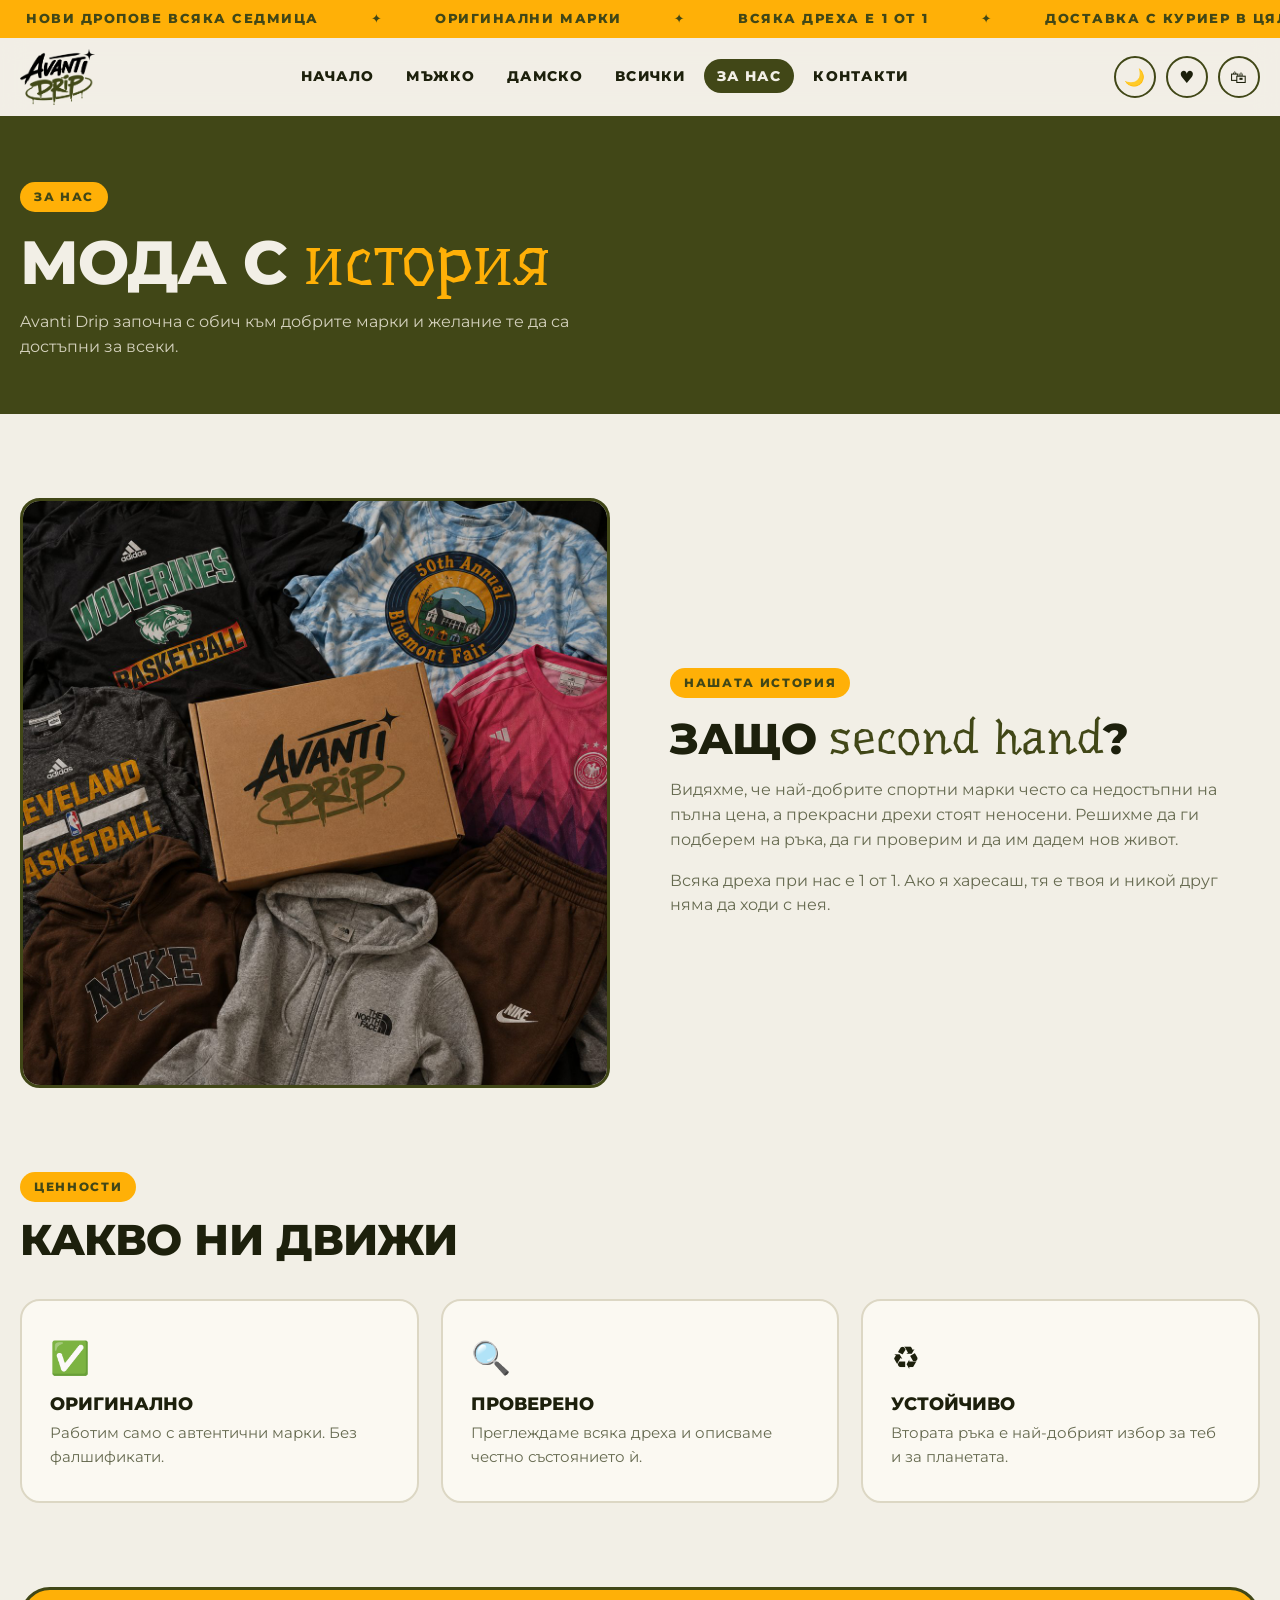
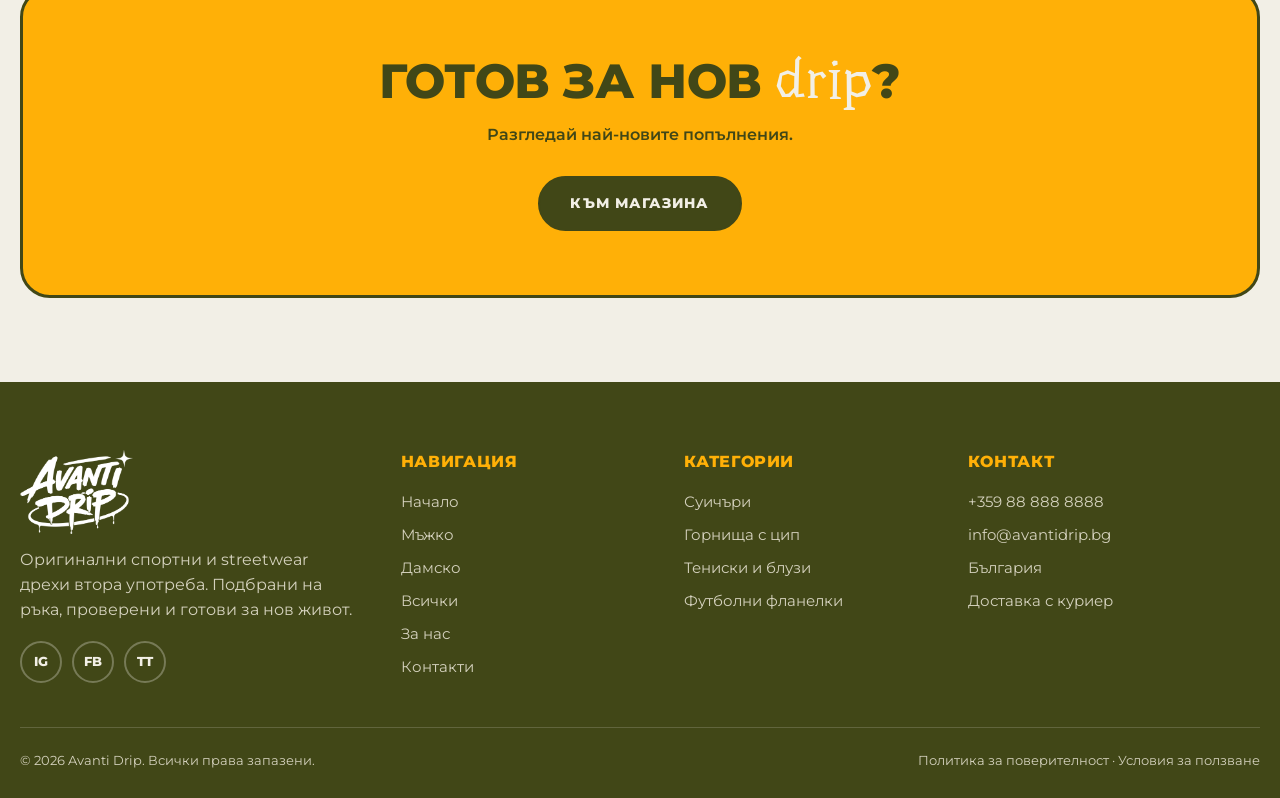
==== commit 29719f6f: "Feedback round: Montserrat + Underdog fonts, categories section, drop filter, remind-me modal, no do" ====
--- a/about.html
+++ b/about.html
@@ -4,24 +4,24 @@
 <meta charset="UTF-8">
 <meta name="viewport" content="width=device-width, initial-scale=1">
 <title>За нас | Avanti Drip</title>
-<meta name="description" content="Историята на Avanti Drip – защо избрахме second hand спортно облекло и как подбираме всяка дреха.">
+<meta name="description" content="Историята на Avanti Drip, защо избрахме second hand спортно облекло и как подбираме всяка дреха.">
 <meta property="og:image" content="img/hero.jpg">
 <link rel="icon" href="favicon.png">
 <link rel="preconnect" href="https://fonts.googleapis.com">
 <link rel="preconnect" href="https://fonts.gstatic.com" crossorigin>
-<link href="https://fonts.googleapis.com/css2?family=Rubik:wght@400;500;600;700;800;900&display=swap" rel="stylesheet">
+<link href="https://fonts.googleapis.com/css2?family=Montserrat:wght@400;500;600;700;800&family=Underdog&display=swap" rel="stylesheet">
 <script>try{var t=localStorage.getItem("theme")||(matchMedia("(prefers-color-scheme: dark)").matches?"dark":"light");document.documentElement.dataset.theme=t}catch(e){}</script>
-<link rel="stylesheet" href="css/style.css">
+<link rel="stylesheet" href="css/style.css?v=4">
 </head>
 <body>
 <div id="site-header"></div>
 
-<div class="page-head"><div class="container"><span class="tag">За нас</span><h1>Мода с история</h1><p>Avanti Drip започна с обич към добрите марки и желание те да са достъпни за всеки.</p></div></div>
+<div class="page-head"><div class="container"><span class="tag">За нас</span><h1>Мода с <span class="hand">история</span></h1><p>Avanti Drip започна с обич към добрите марки и желание те да са достъпни за всеки.</p></div></div>
 <section><div class="container split">
   <img src="img/hero.jpg" alt="Avanti Drip дрехи">
-  <div><span class="tag">Нашата история</span><h2>Защо second hand?</h2>
-  <p>Видяхме, че най-добрите спортни марки често са недостъпни на пълна цена – а прекрасни дрехи стоят неносени. Решихме да ги подберем на ръка, да ги проверим и да им дадем нов живот.</p>
-  <p>Всяка дреха при нас е 1 от 1. Ако я харесаш – тя е твоя и никой друг няма да ходи с нея.</p></div>
+  <div><span class="tag">Нашата история</span><h2>Защо <span class="hand">second hand</span>?</h2>
+  <p>Видяхме, че най-добрите спортни марки често са недостъпни на пълна цена, а прекрасни дрехи стоят неносени. Решихме да ги подберем на ръка, да ги проверим и да им дадем нов живот.</p>
+  <p>Всяка дреха при нас е 1 от 1. Ако я харесаш, тя е твоя и никой друг няма да ходи с нея.</p></div>
 </div></section>
 <section style="padding-top:0"><div class="container">
   <div class="head"><div><span class="tag">Ценности</span><h2>Какво ни движи</h2></div></div>
@@ -31,10 +31,10 @@
     <div class="value"><div class="ico">♻️</div><h3>Устойчиво</h3><p>Втората ръка е най-добрият избор за теб и за планетата.</p></div>
   </div>
 </div></section>
-<section style="padding-top:0"><div class="container"><div class="cta"><h2>Готов за нов drip?</h2><p>Разгледай най-новите попълнения.</p><a href="shop.html" class="btn gr">Към магазина</a></div></div></section>
+<section style="padding-top:0"><div class="container"><div class="cta"><h2>Готов за нов <span class="hand">drip</span>?</h2><p>Разгледай най-новите попълнения.</p><a href="shop.html" class="btn gr">Към магазина</a></div></div></section>
 
 <div id="site-footer"></div>
-<script src="js/products.js"></script>
-<script src="js/main.js"></script>
+<script src="js/products.js?v=4"></script>
+<script src="js/main.js?v=4"></script>
 </body>
 </html>
--- a/css/style.css
+++ b/css/style.css
@@ -1,18 +1,18 @@
 :root{
   --green:#414717;--orange:#ffb007;--cream:#f2efe6;
   --bg:#f2efe6;--surface:#fbf9f2;--ink:#1d200c;--muted:#666a50;--line:#dcd7c4;--header:rgba(242,239,230,.94);
-  --r:20px;--max:1240px;--display:'Rubik',sans-serif;--sans:'Rubik',system-ui,sans-serif;
+  --r:20px;--max:1240px;--display:'Montserrat',sans-serif;--sans:'Montserrat',system-ui,sans-serif;--hand:'Underdog',cursive;--hand-c:var(--green);
 }
-[data-theme=dark]{--bg:#12140a;--surface:#1b1e0f;--ink:#f2efe6;--muted:#a3a58c;--line:#33381c;--header:rgba(18,20,10,.94);color-scheme:dark}
+[data-theme=dark]{--hand-c:var(--orange);--bg:#12140a;--surface:#1b1e0f;--ink:#f2efe6;--muted:#a3a58c;--line:#33381c;--header:rgba(18,20,10,.94);color-scheme:dark}
 *{box-sizing:border-box;margin:0;padding:0}
 html{scroll-behavior:smooth}
-body{font-family:var(--sans);background:var(--bg);color:var(--ink);line-height:1.55;-webkit-font-smoothing:antialiased;transition:background-color .3s,color .3s}
+body{font-feature-settings:"locl" 0;font-family:var(--sans);background:var(--bg);color:var(--ink);line-height:1.55;-webkit-font-smoothing:antialiased;transition:background-color .3s,color .3s}
 img{max-width:100%;display:block}
 a{color:inherit;text-decoration:none}
 button{font-family:inherit}
 .container{width:min(var(--max),100% - 40px);margin-inline:auto}
-h1,h2,h3{font-family:var(--display);font-weight:900;font-weight:900;text-transform:uppercase;line-height:1}
-h2{font-size:clamp(1.9rem,4.4vw,3.2rem);letter-spacing:-.01em}
+h1,h2,h3{font-family:var(--display);font-weight:800;font-weight:800;text-transform:uppercase;line-height:1}
+h2{font-size:clamp(1.7rem,3.8vw,2.7rem);letter-spacing:-.01em}
 h3{font-size:1.15rem}
 section{padding:84px 0}
 .tag{display:inline-block;background:var(--orange);color:var(--green);font-weight:800;font-size:.74rem;letter-spacing:.14em;text-transform:uppercase;padding:6px 14px;border-radius:999px;margin-bottom:16px}
@@ -57,25 +57,24 @@
 
 /* hero */
 .hero{background:var(--green);color:var(--cream);padding:0;position:relative;overflow:hidden}
-.hero::before{content:"";position:absolute;inset:0;background-image:radial-gradient(rgba(242,239,230,.09) 1.5px,transparent 1.5px);background-size:26px 26px}
 .hero .container{position:relative;display:grid;grid-template-columns:1.1fr .9fr;gap:50px;align-items:center;padding:70px 0 80px}
-.hero h1{font-size:clamp(2.7rem,7.4vw,6rem);letter-spacing:-.02em;line-height:.93}
+.hero h1{font-size:clamp(2.3rem,5.4vw,4.7rem);letter-spacing:-.02em;line-height:.93}
 .hero h1 em{font-style:normal;color:var(--orange)}
 .hero p{margin:26px 0 34px;font-size:1.15rem;max-width:46ch;color:#d9d6c3}
 .hero .actions{display:flex;gap:14px;flex-wrap:wrap}
 .hero .facts{display:flex;gap:34px;margin-top:46px;flex-wrap:wrap}
-.hero .facts b{font-family:var(--display);font-weight:900;font-size:2rem;color:var(--orange);display:block;line-height:1}
+.hero .facts b{font-family:var(--display);font-weight:800;font-size:2rem;color:var(--orange);display:block;line-height:1}
 .hero .facts span{font-size:.8rem;text-transform:uppercase;letter-spacing:.1em;color:#c9c6b0}
 .hero-visual{position:relative}
 .hero-visual img{border-radius:28px;border:5px solid var(--orange);transform:rotate(2.5deg);box-shadow:16px 16px 0 rgba(0,0,0,.28);aspect-ratio:1;object-fit:cover;width:100%}
-.sticker{position:absolute;left:-26px;bottom:34px;width:128px;height:128px;border-radius:50%;background:var(--orange);color:var(--green);display:grid;place-items:center;text-align:center;font-family:var(--display);font-weight:900;font-size:.95rem;line-height:1.05;transform:rotate(-14deg);border:4px solid var(--green);text-transform:uppercase}
+.sticker{position:absolute;left:-26px;bottom:34px;width:128px;height:128px;border-radius:50%;background:var(--orange);color:var(--green);display:grid;place-items:center;text-align:center;font-family:var(--display);font-weight:800;font-size:.95rem;line-height:1.05;transform:rotate(-14deg);border:4px solid var(--green);text-transform:uppercase}
 .sticker small{display:block;font-family:var(--sans);font-weight:800;font-size:.62rem;letter-spacing:.1em}
 
 /* brand strip */
 .brands{background:var(--cream);color:var(--green);padding:0;overflow:hidden;white-space:nowrap;border-block:2px solid var(--green)}
 [data-theme=dark] .brands{background:var(--bg);color:var(--orange);border-color:var(--line)}
 .brands .track{display:inline-flex;animation:slide 40s linear infinite;padding:22px 0}
-.brands span{font-family:var(--display);font-weight:900;font-size:2rem;text-transform:uppercase;padding:0 34px;letter-spacing:.02em}
+.brands span{font-family:var(--display);font-weight:800;font-size:2rem;text-transform:uppercase;padding:0 34px;letter-spacing:.02em}
 .brands span:nth-child(even){-webkit-text-stroke:1.5px currentColor;color:transparent}
 
 /* tiles */
@@ -108,7 +107,7 @@
 .card h3{font-family:var(--sans);font-weight:700;text-transform:none;font-size:1.02rem;line-height:1.25;margin:3px 0 10px}
 .card .row{display:flex;justify-content:space-between;align-items:center}
 .chip{border:2px solid var(--ink);border-radius:8px;padding:1px 9px;font-weight:800;font-size:.78rem}
-.price{font-family:var(--display);font-weight:900;font-size:1.3rem}
+.price{font-family:var(--display);font-weight:800;font-size:1.3rem}
 .price s{font-family:var(--sans);font-size:.85rem;color:var(--muted);margin-left:6px;font-weight:600}
 .empty{grid-column:1/-1;text-align:center;padding:50px;color:var(--muted)}
 
@@ -126,7 +125,7 @@
 /* steps */
 .steps{display:grid;grid-template-columns:repeat(3,1fr);gap:22px}
 .step{background:var(--surface);border:2px solid var(--line);border-radius:var(--r);padding:34px 28px;position:relative}
-.step b{font-family:var(--display);font-weight:900;font-size:3.6rem;color:var(--orange);line-height:1;display:block;-webkit-text-stroke:2px var(--green)}
+.step b{font-family:var(--display);font-weight:800;font-size:3.6rem;color:var(--orange);line-height:1;display:block;-webkit-text-stroke:2px var(--green)}
 [data-theme=dark] .step b{-webkit-text-stroke:0}
 .step h3{margin:14px 0 8px}
 .step p{color:var(--muted);font-size:.95rem}
@@ -137,7 +136,7 @@
 .eco p{color:#d4d1bd;margin-top:18px;max-width:52ch}
 .eco .nums{display:grid;grid-template-columns:1fr 1fr;gap:18px}
 .eco .num{background:rgba(242,239,230,.08);border:2px solid rgba(242,239,230,.18);border-radius:var(--r);padding:26px}
-.eco .num b{font-family:var(--display);font-weight:900;font-size:2.6rem;color:var(--orange);display:block;line-height:1}
+.eco .num b{font-family:var(--display);font-weight:800;font-size:2.6rem;color:var(--orange);display:block;line-height:1}
 .eco .num span{font-size:.85rem;color:#cfccb8}
 
 /* gallery */
@@ -148,14 +147,13 @@
 
 /* cta */
 .cta{background:var(--orange);color:var(--green);border-radius:30px;padding:64px 40px;text-align:center;border:3px solid var(--green)}
-.cta h2{font-size:clamp(2rem,5vw,3.6rem)}
+.cta h2{font-size:clamp(1.8rem,4.2vw,3rem)}
 .cta p{margin:16px auto 28px;max-width:46ch;font-weight:600}
 
 /* page header + shop */
 .page-head{background:var(--green);color:var(--cream);padding:64px 0 54px;position:relative;overflow:hidden}
-.page-head::before{content:"";position:absolute;inset:0;background-image:radial-gradient(rgba(242,239,230,.09) 1.5px,transparent 1.5px);background-size:26px 26px}
 .page-head .container{position:relative}
-.page-head h1{font-size:clamp(2.4rem,6vw,4.6rem);letter-spacing:-.02em}
+.page-head h1{font-size:clamp(2.1rem,5vw,3.8rem);letter-spacing:-.02em}
 .page-head p{color:#d4d1bd;margin-top:14px;max-width:56ch}
 .toolbar{display:grid;gap:16px;margin-bottom:34px}
 .pills{display:flex;gap:10px;flex-wrap:wrap}
@@ -220,7 +218,7 @@
 footer.site{background:var(--green);color:#d4d1bd;padding:68px 0 28px}
 .foot{display:grid;grid-template-columns:1.4fr 1fr 1fr 1.2fr;gap:40px}
 footer img.fl{height:84px;width:auto;margin-bottom:14px}
-footer h4{font-family:var(--display);font-weight:900;font-weight:900;color:var(--orange);text-transform:uppercase;font-size:1rem;margin-bottom:16px;letter-spacing:.04em}
+footer h4{font-family:var(--display);font-weight:800;font-weight:800;color:var(--orange);text-transform:uppercase;font-size:1rem;margin-bottom:16px;letter-spacing:.04em}
 footer ul{list-style:none;display:grid;gap:10px;font-size:.93rem}
 footer a:hover{color:var(--orange)}
 .socials{display:flex;gap:10px;margin-top:18px}
@@ -265,7 +263,7 @@
 .g-panel:hover img{transform:scale(1.06)}
 .g-panel:hover::after{background:linear-gradient(to top,rgba(65,71,23,.92),rgba(65,71,23,.15) 70%)}
 .g-panel div{position:relative;z-index:1}
-.g-panel h2{font-size:clamp(3rem,8vw,6.5rem);letter-spacing:-.02em;margin-bottom:10px}
+.g-panel h2{font-size:clamp(2.4rem,6.2vw,5rem);letter-spacing:-.02em;margin-bottom:10px}
 .g-panel .go{font-weight:800;text-transform:uppercase;letter-spacing:.1em;font-size:.85rem;color:var(--orange);border-bottom:3px solid var(--orange);padding-bottom:3px}
 @media(max-width:620px){.gender{grid-template-columns:1fr}.g-panel + .g-panel{border-left:0;border-top:3px solid var(--green)}.g-panel{height:260px}}
 .nav ul a{padding:9px 13px}
@@ -291,7 +289,7 @@
 @keyframes pop{0%{transform:scale(.3)}70%{transform:scale(1.25)}100%{transform:scale(1)}}
 
 /* hero collage */
-.bgword{position:absolute;left:-1vw;bottom:-.16em;font-family:var(--display);font-weight:900;font-size:clamp(8rem,27vw,25rem);line-height:.8;color:transparent;-webkit-text-stroke:2px rgba(242,239,230,.1);pointer-events:none;white-space:nowrap;user-select:none}
+.bgword{position:absolute;left:-1vw;bottom:-.16em;font-family:var(--display);font-weight:800;font-size:clamp(8rem,27vw,25rem);line-height:.8;color:transparent;-webkit-text-stroke:2px rgba(242,239,230,.1);pointer-events:none;white-space:nowrap;user-select:none}
 .hero-visual.collage{aspect-ratio:1/1.04}
 .hero-visual.collage img{position:absolute;border:4px solid var(--orange);border-radius:22px;box-shadow:12px 12px 0 rgba(0,0,0,.28);object-fit:cover;transform:none;aspect-ratio:auto}
 .collage .c1{width:70%;aspect-ratio:1;left:15%;top:2%;transform:rotate(2deg);z-index:1;animation:float 7s ease-in-out infinite}
@@ -307,10 +305,10 @@
 .drop .container{display:flex;align-items:center;justify-content:space-between;gap:24px;flex-wrap:wrap;padding:20px 0}
 .drop .dl{display:flex;align-items:center;gap:14px;flex-wrap:wrap}
 .drop .dl .tag{margin:0}
-.drop strong{font-family:var(--display);font-weight:900;text-transform:uppercase;font-weight:900;font-size:1.25rem}
+.drop strong{font-family:var(--display);font-weight:800;text-transform:uppercase;font-weight:800;font-size:1.25rem}
 .cd{display:flex;gap:10px}
 .cd div{background:rgba(242,239,230,.08);border:2px solid rgba(242,239,230,.18);border-radius:14px;min-width:68px;padding:8px 6px;text-align:center}
-.cd b{font-family:var(--display);font-weight:900;font-size:1.7rem;color:var(--orange);display:block;line-height:1;font-weight:900}
+.cd b{font-family:var(--display);font-weight:800;font-size:1.7rem;color:var(--orange);display:block;line-height:1;font-weight:800}
 .cd small{font-size:.66rem;text-transform:uppercase;letter-spacing:.12em;opacity:.7}
 
 /* card extras */
@@ -343,7 +341,7 @@
 .it .r button{background:none;border:0;color:var(--muted);text-decoration:underline;cursor:pointer;margin-top:6px;font-size:.8rem}
 .sum{padding:20px 24px 26px;border-top:2px solid var(--line);display:grid;gap:8px}
 .sum div{display:flex;justify-content:space-between;font-size:.95rem}
-.sum .t{font-family:var(--display);font-weight:900;font-size:1.4rem;text-transform:uppercase;margin:6px 0 10px}
+.sum .t{font-family:var(--display);font-weight:800;font-size:1.4rem;text-transform:uppercase;margin:6px 0 10px}
 .sum p{font-size:.8rem;color:var(--muted);text-align:center;margin-top:4px}
 .mt{padding:60px 24px;text-align:center;display:grid;gap:18px;justify-items:center;color:var(--muted)}
 .toast{position:fixed;left:50%;bottom:28px;transform:translate(-50%,30px);background:var(--ink);color:var(--bg);padding:13px 24px;border-radius:99px;font-weight:700;font-size:.9rem;z-index:120;opacity:0;pointer-events:none;transition:.35s;border:2px solid var(--orange)}
@@ -352,3 +350,14 @@
 .sheet .acts .btn{width:100%}
 .order-note{display:none;background:var(--orange);color:var(--green);font-weight:700;padding:14px 16px;border-radius:12px;font-size:.9rem}
 @media(max-width:760px){.cd div{min-width:58px}.cd b{font-size:1.4rem}.drop .container{justify-content:center}}
+
+/* ===== feedback round: fonts, remind modal ===== */
+.hand,.hero h1 em{font-family:var(--hand);font-weight:400;font-style:normal;text-transform:none;letter-spacing:0;color:var(--hand-c);font-size:1.12em}
+.hero .hand,.hero h1 em,.page-head .hand,.eco .hand,.drop .hand{color:var(--orange)}
+.cta .hand{color:var(--cream)}
+.sheet.small{grid-template-columns:1fr;max-width:480px}
+.sheet.small .info{padding:38px 32px 34px}
+.sheet.small p{color:var(--muted);margin:6px 0 20px}
+.sheet form{background:none;border:0;padding:0}
+button.btn{font-family:var(--sans)}
+*,*::before,*::after{font-feature-settings:"locl" 0}
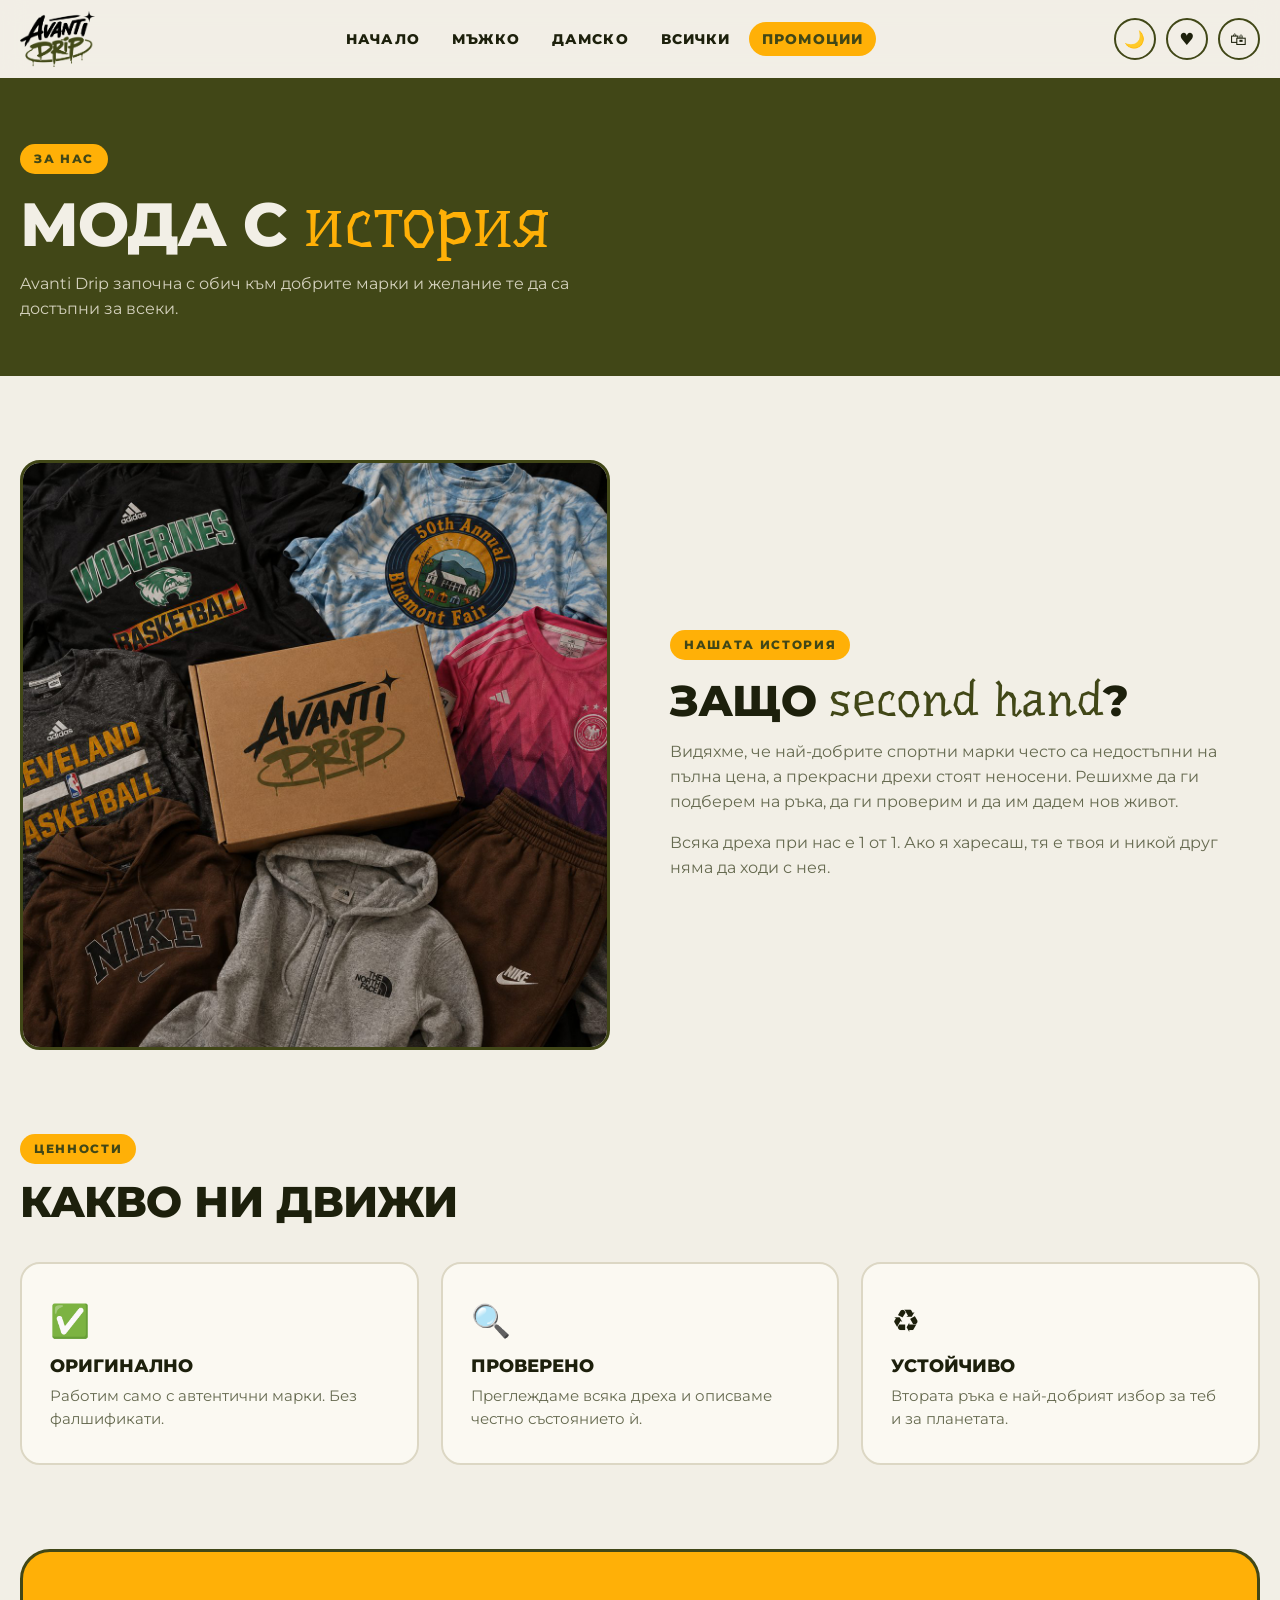
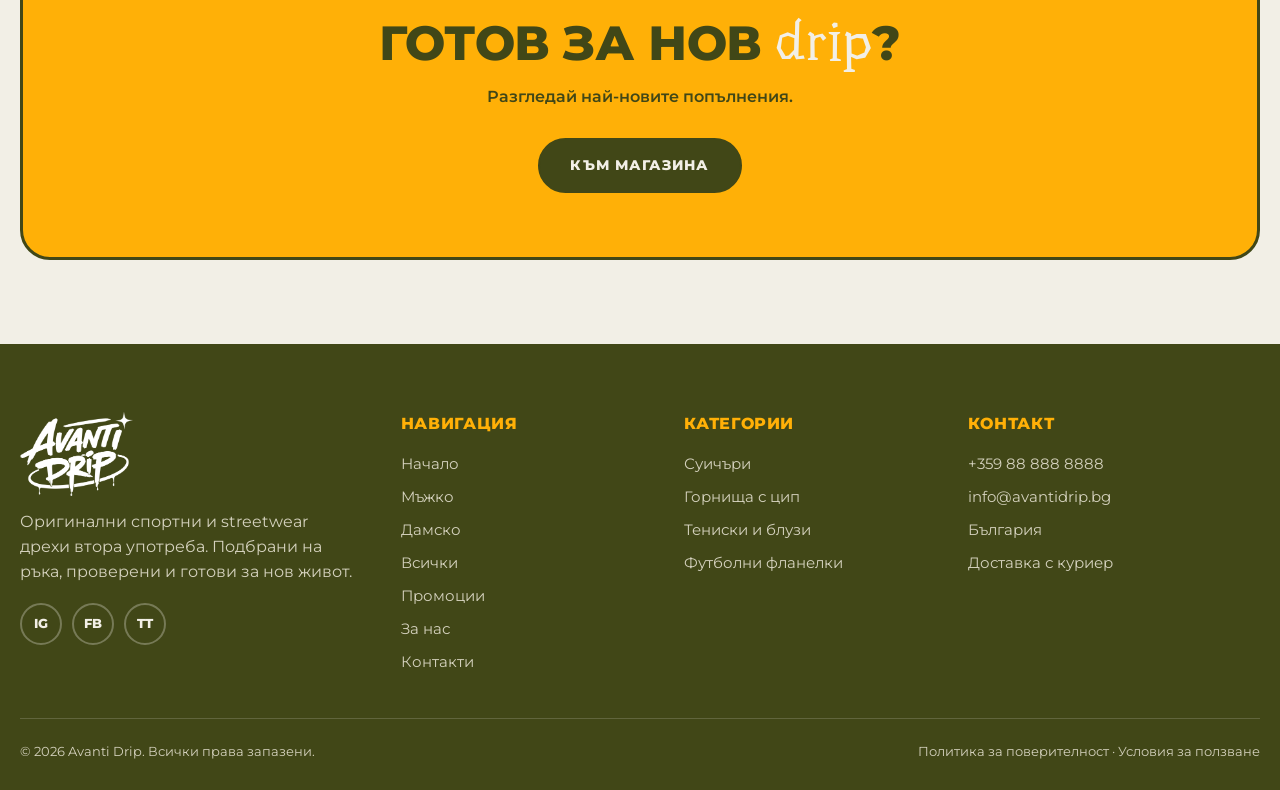
==== commit b0d36543: "Remove top marquee, brand logo strip, sidebar filters, promo page, dark-mode fixes, nav cleanup Co-A" ====
--- a/about.html
+++ b/about.html
@@ -11,7 +11,7 @@
 <link rel="preconnect" href="https://fonts.gstatic.com" crossorigin>
 <link href="https://fonts.googleapis.com/css2?family=Montserrat:wght@400;500;600;700;800&family=Underdog&display=swap" rel="stylesheet">
 <script>try{var t=localStorage.getItem("theme")||(matchMedia("(prefers-color-scheme: dark)").matches?"dark":"light");document.documentElement.dataset.theme=t}catch(e){}</script>
-<link rel="stylesheet" href="css/style.css?v=4">
+<link rel="stylesheet" href="css/style.css?v=5">
 </head>
 <body>
 <div id="site-header"></div>
@@ -34,7 +34,7 @@
 <section style="padding-top:0"><div class="container"><div class="cta"><h2>Готов за нов <span class="hand">drip</span>?</h2><p>Разгледай най-новите попълнения.</p><a href="shop.html" class="btn gr">Към магазина</a></div></div></section>
 
 <div id="site-footer"></div>
-<script src="js/products.js?v=4"></script>
-<script src="js/main.js?v=4"></script>
+<script src="js/products.js?v=5"></script>
+<script src="js/main.js?v=5"></script>
 </body>
 </html>
--- a/css/style.css
+++ b/css/style.css
@@ -300,7 +300,7 @@
 @media(prefers-reduced-motion:reduce){.collage img{animation:none!important}}
 
 /* drop countdown */
-.drop{background:var(--ink);color:var(--bg);border-block:3px solid var(--orange)}
+.drop{background:var(--ink);color:#f2efe6;border-block:3px solid var(--orange)}
 [data-theme=dark] .drop{background:#0b0c05}
 .drop .container{display:flex;align-items:center;justify-content:space-between;gap:24px;flex-wrap:wrap;padding:20px 0}
 .drop .dl{display:flex;align-items:center;gap:14px;flex-wrap:wrap}
@@ -361,3 +361,94 @@
 .sheet form{background:none;border:0;padding:0}
 button.btn{font-family:var(--sans)}
 *,*::before,*::after{font-feature-settings:"locl" 0}
+
+/* ===== round 3: logos strip, sidebar filters, promo, dark-mode fixes ===== */
+.brands .track{padding:26px 0;align-items:center}
+.bl{display:inline-flex;align-items:center;justify-content:center;padding:0 clamp(26px,4vw,56px);color:var(--green);opacity:.92;transition:.25s}
+[data-theme=dark] .bl{color:var(--orange)}
+.bl:hover{opacity:1;transform:scale(1.08)}
+.bl svg{height:46px;width:46px;fill:currentColor}
+.bl.txt{font-family:var(--display);font-weight:800;font-style:italic;font-size:1.7rem;letter-spacing:.01em;text-transform:none;-webkit-text-stroke:0}
+.nav ul a.sale{background:var(--orange);color:var(--green)}
+.nav ul a.sale:hover{background:var(--green);color:var(--orange)}
+.badges{position:absolute;top:12px;left:12px;z-index:2;display:flex;flex-direction:column;gap:6px;align-items:flex-start}
+.badges .badge{position:static}
+.badge.sale{background:var(--green);color:var(--orange)}
+[data-theme=dark] .badge.sale{background:var(--cream);color:var(--green)}
+
+.shop-top{display:flex;gap:14px;align-items:center;flex-wrap:wrap;margin-bottom:18px}
+.shop-top input{flex:1;min-width:200px}
+.shop-top select{width:auto;min-width:210px}
+#filter-open{display:none}
+#filter-open i,.has-n i{font-style:normal}
+#filter-n{display:none;background:var(--orange);color:var(--green);border-radius:99px;padding:0 8px;margin-left:4px;font-size:.72rem}
+#filter-n.on{display:inline-block}
+.shop-layout{display:grid;grid-template-columns:280px 1fr;gap:36px;align-items:start}
+.shop-layout .grid{grid-template-columns:repeat(3,1fr)}
+.filters{position:sticky;top:96px;max-height:calc(100vh - 120px);overflow:auto;background:var(--surface);border:2px solid var(--line);border-radius:var(--r);padding:4px 22px 22px;scrollbar-width:thin}
+.filters .fh{display:none}
+.filters details{background:none;border:0;border-bottom:2px solid var(--line);border-radius:0;padding:18px 0;margin:0}
+.filters summary{font-weight:800;text-transform:uppercase;letter-spacing:.09em;font-size:.8rem}
+.opts{display:grid;gap:2px;margin-top:12px}
+.opt{display:flex;align-items:center;gap:11px;padding:7px 2px;cursor:pointer;font-weight:600;font-size:.92rem;text-transform:none;letter-spacing:0;color:var(--ink);position:relative}
+.opt:hover .t{text-decoration:underline}
+.opt input,.sz input{position:absolute;opacity:0;pointer-events:none}
+.opt .cb{width:20px;height:20px;border:2px solid var(--ink);border-radius:6px;flex:none;display:grid;place-items:center;transition:.15s}
+.opt .cb.r{border-radius:50%}
+.opt input:checked + .cb{background:var(--orange);border-color:var(--orange)}
+.opt input:checked + .cb::after{content:"✓";color:var(--green);font-size:.78rem;font-weight:800;line-height:1}
+.opt input:checked + .cb.r::after{content:"";width:8px;height:8px;border-radius:50%;background:var(--green)}
+.opt input:focus-visible + .cb{outline:3px solid var(--orange);outline-offset:2px}
+.opt .t{flex:1}
+.opt em{font-style:normal;color:var(--muted);font-size:.78rem;font-weight:700}
+.opt.zero{opacity:.42}
+.szs{display:flex;flex-wrap:wrap;gap:8px;margin-top:12px}
+.sz{position:relative;text-transform:none;letter-spacing:0}
+.sz span{display:block;min-width:48px;text-align:center;padding:9px 10px;border:2px solid var(--line);border-radius:10px;font-weight:800;font-size:.82rem;cursor:pointer;transition:.15s}
+.sz:hover span{border-color:var(--ink)}
+.sz input:checked + span{background:var(--orange);color:var(--green);border-color:var(--orange)}
+.sz.zero{opacity:.42}
+.pr{display:flex;align-items:center;gap:10px;margin-top:12px}
+.pr input{padding:10px 12px;border-radius:10px;min-width:0;font-weight:700}
+.pr span{color:var(--muted);font-size:.85rem;text-transform:none;letter-spacing:0;font-weight:600}
+.filters .ff{display:grid;gap:10px;padding-top:20px}
+.filters .ff [data-fclose]{display:none}
+.chips{display:flex;flex-wrap:wrap;gap:8px;margin-bottom:22px}
+.chips:empty{display:none}
+.chips button{background:var(--ink);color:var(--bg);border:0;border-radius:99px;padding:8px 14px;font-weight:700;font-size:.8rem;cursor:pointer;transition:.2s}
+.chips button:hover{background:var(--orange);color:var(--green)}
+.chips button::after{content:" ×";opacity:.65}
+.chips .clear{background:none;color:var(--ink);text-decoration:underline;padding-inline:6px}
+.chips .clear::after{content:""}
+.chips .clear:hover{background:none;color:var(--muted)}
+
+.promo-head .container{display:flex;justify-content:space-between;align-items:center;gap:30px;flex-wrap:wrap}
+.big-off{font-family:var(--display);font-weight:800;font-size:clamp(3.4rem,11vw,8rem);line-height:.85;color:var(--orange);letter-spacing:-.03em;text-align:right}
+.big-off b{font-weight:800}
+.big-off small{display:block;font-family:var(--sans);font-size:.95rem;letter-spacing:.16em;text-transform:uppercase;color:var(--cream);margin-top:10px;font-weight:700}
+
+/* dark mode: цветовете да се виждат */
+[data-theme=dark] .nav ul a.active{background:var(--orange);color:var(--green)}
+[data-theme=dark] .pills button.on{background:var(--orange);border-color:var(--orange);color:var(--green)}
+[data-theme=dark] .btn.gr{background:var(--cream);color:var(--green);border-color:var(--cream)}
+[data-theme=dark] .btn.gr:hover{background:var(--orange);border-color:var(--orange)}
+[data-theme=dark] .cta .btn.gr{background:var(--green);color:var(--cream);border-color:var(--green)}
+[data-theme=dark] .cta .btn.gr:hover{background:var(--cream);color:var(--green);border-color:var(--cream)}
+[data-theme=dark] .filters,[data-theme=dark] .step,[data-theme=dark] .value{background:var(--surface)}
+[data-theme=dark] .chips button{background:var(--cream);color:var(--green)}
+[data-theme=dark] .chips button:hover{background:var(--orange)}
+[data-theme=dark] .sz input:checked + span,[data-theme=dark] .chip{border-color:var(--orange)}
+[data-theme=dark] .tag{box-shadow:none}
+
+@media(max-width:1000px){
+  .shop-layout{grid-template-columns:1fr}
+  .shop-layout .grid{grid-template-columns:repeat(2,1fr)}
+  #filter-open{display:inline-block}
+  .filters{position:fixed;top:0;left:0;bottom:0;width:min(350px,92%);max-height:none;z-index:96;border-radius:0 var(--r) var(--r) 0;border-left:0;transform:translateX(-105%);transition:transform .35s cubic-bezier(.2,.8,.2,1);padding:0 22px 24px}
+  .filters.open{transform:none}
+  .filters .fh{display:flex;justify-content:space-between;align-items:center;padding:20px 0;border-bottom:2px solid var(--line)}
+  .filters .fh .x{background:var(--orange);color:var(--green);border:0;width:38px;height:38px;border-radius:50%;font-size:1.3rem;font-weight:800;cursor:pointer}
+  .filters .ff [data-fclose]{display:block}
+  .big-off{text-align:left}
+}
+@media(max-width:760px){.bl svg{height:36px;width:36px}.bl.txt{font-size:1.3rem}.shop-top select{flex:1;min-width:0}}
